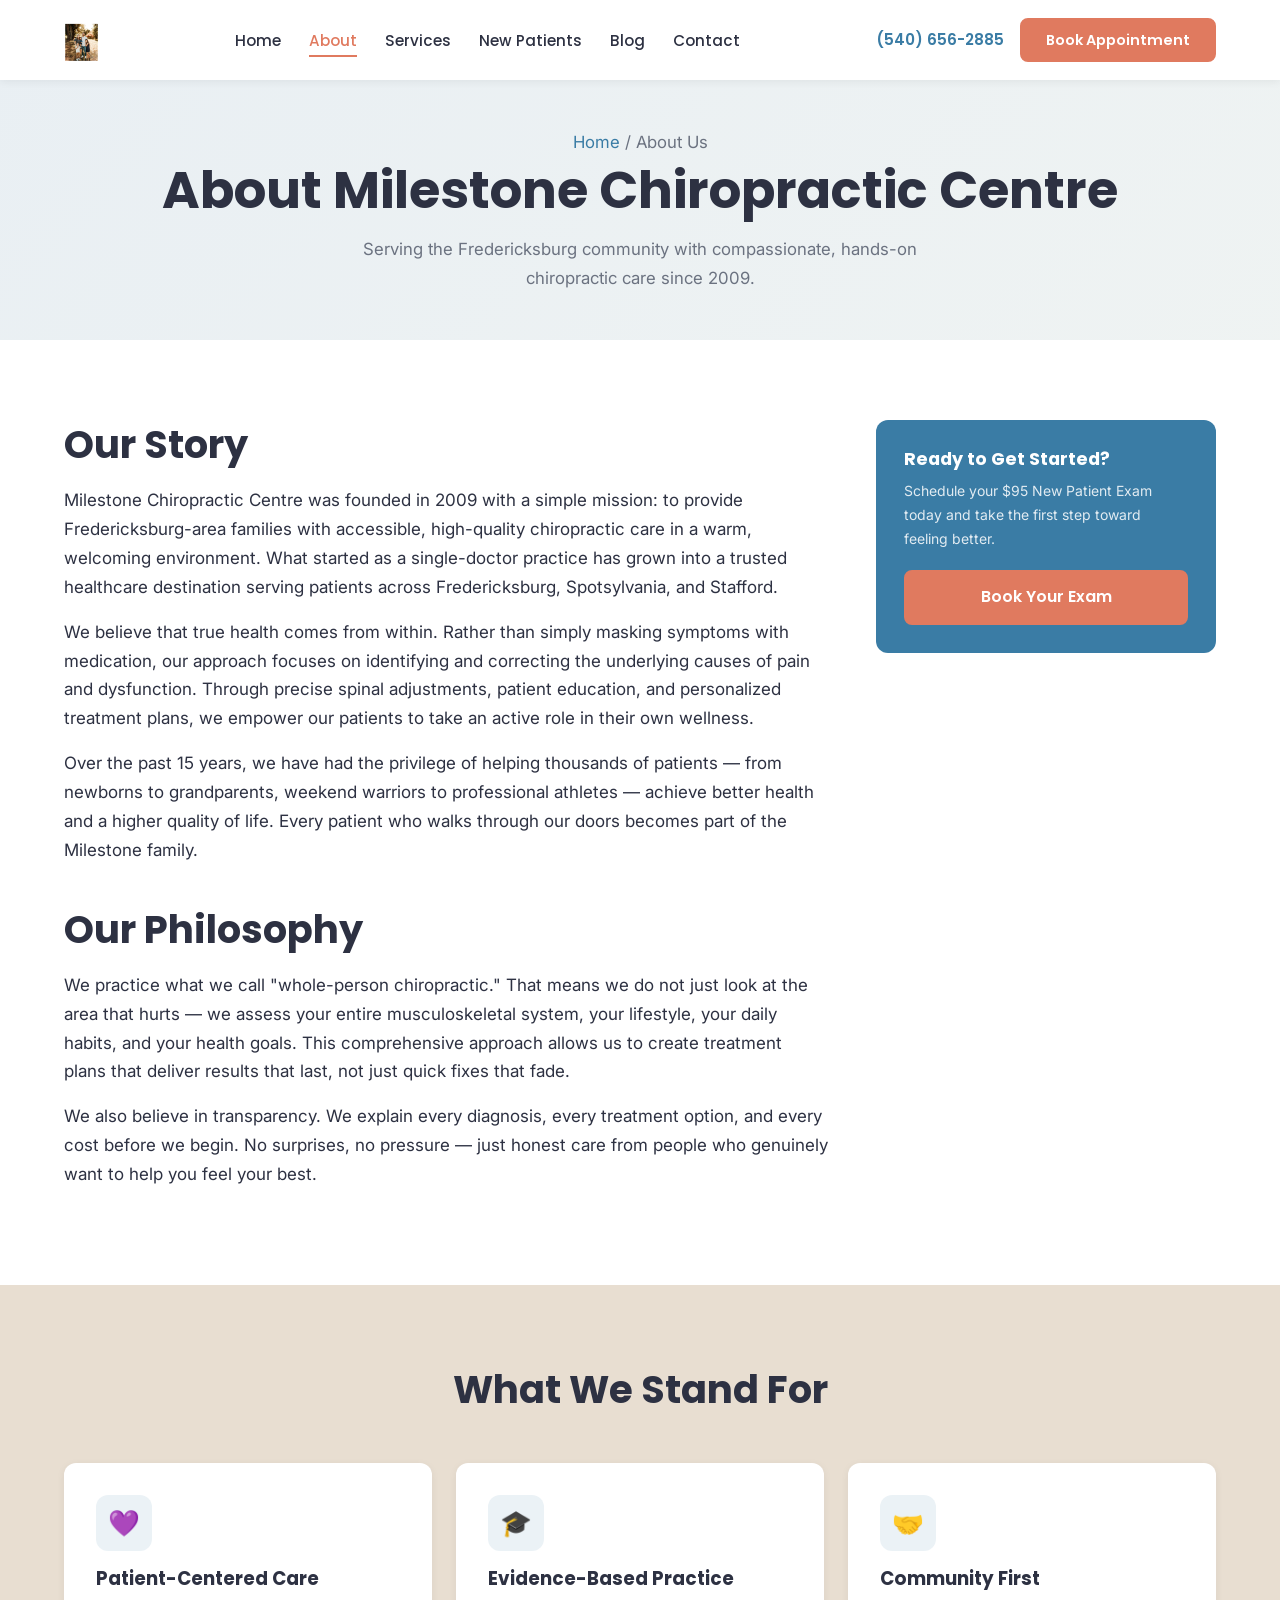
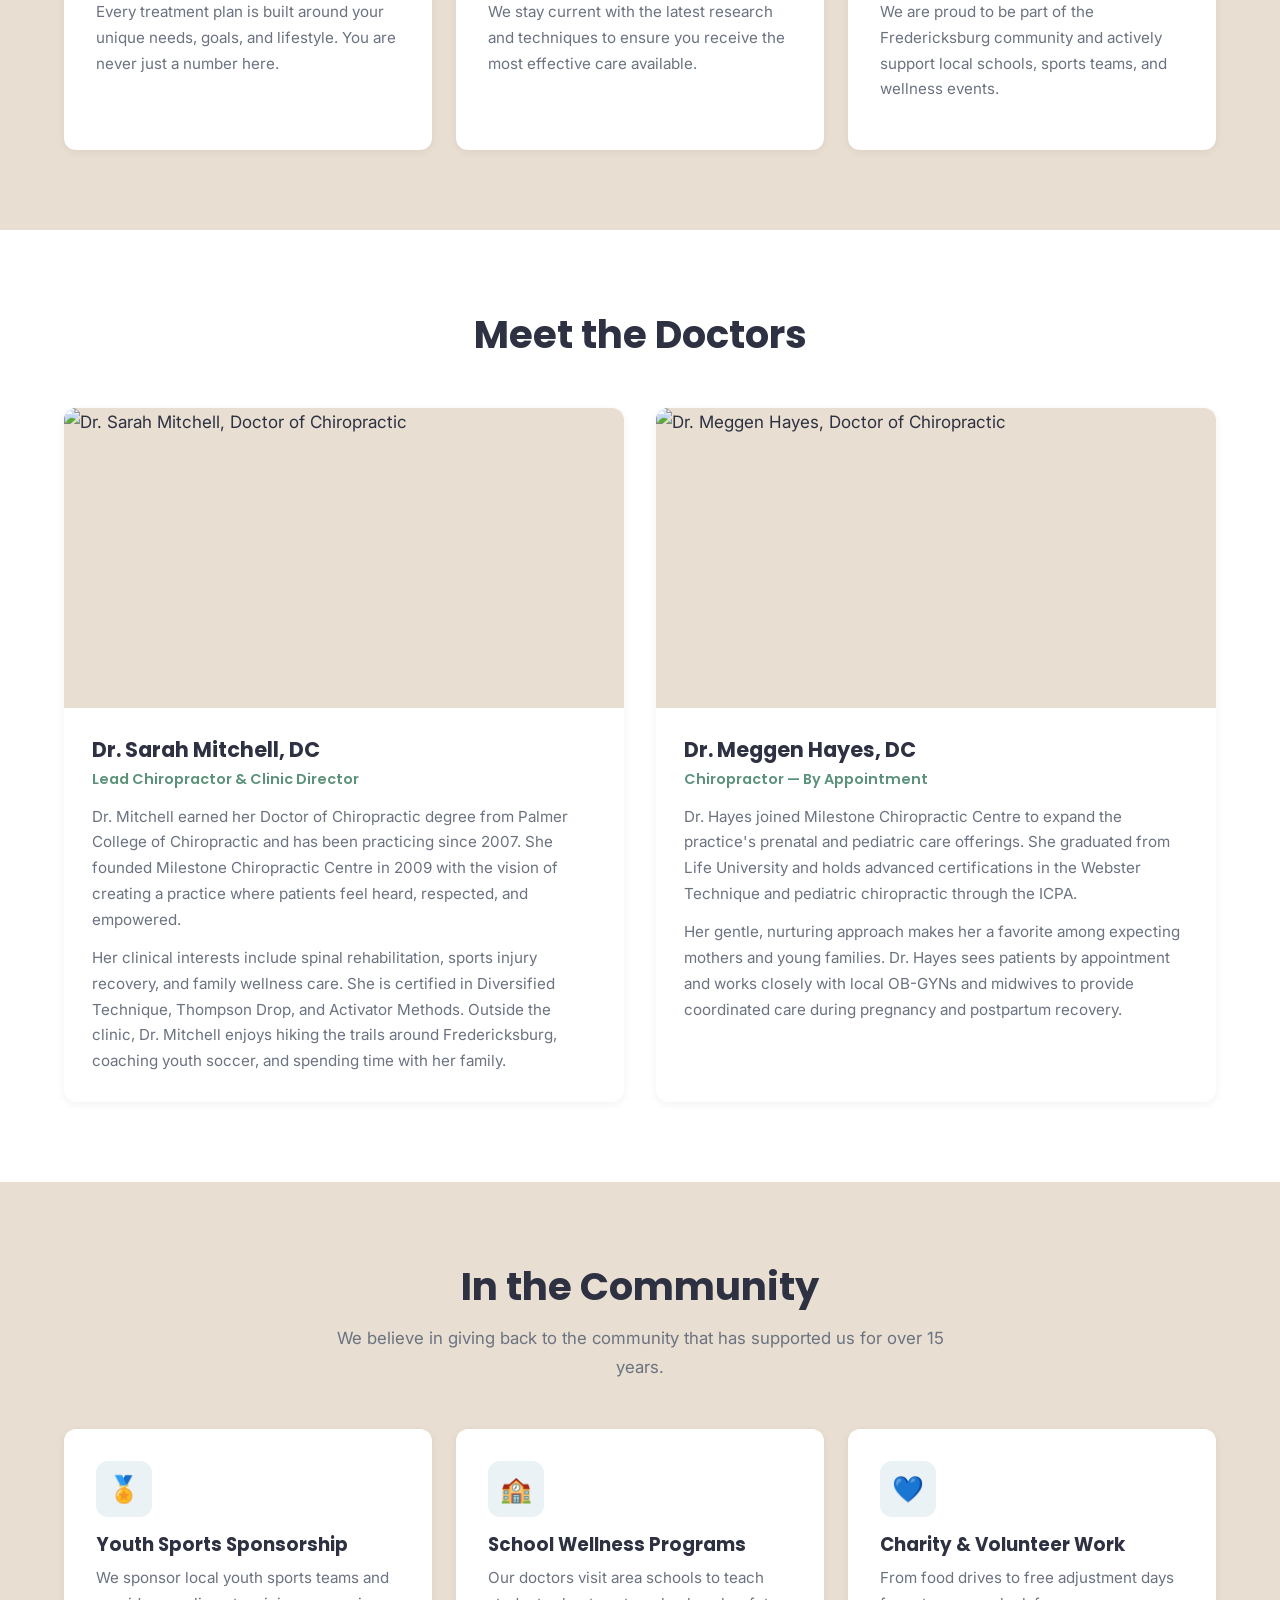
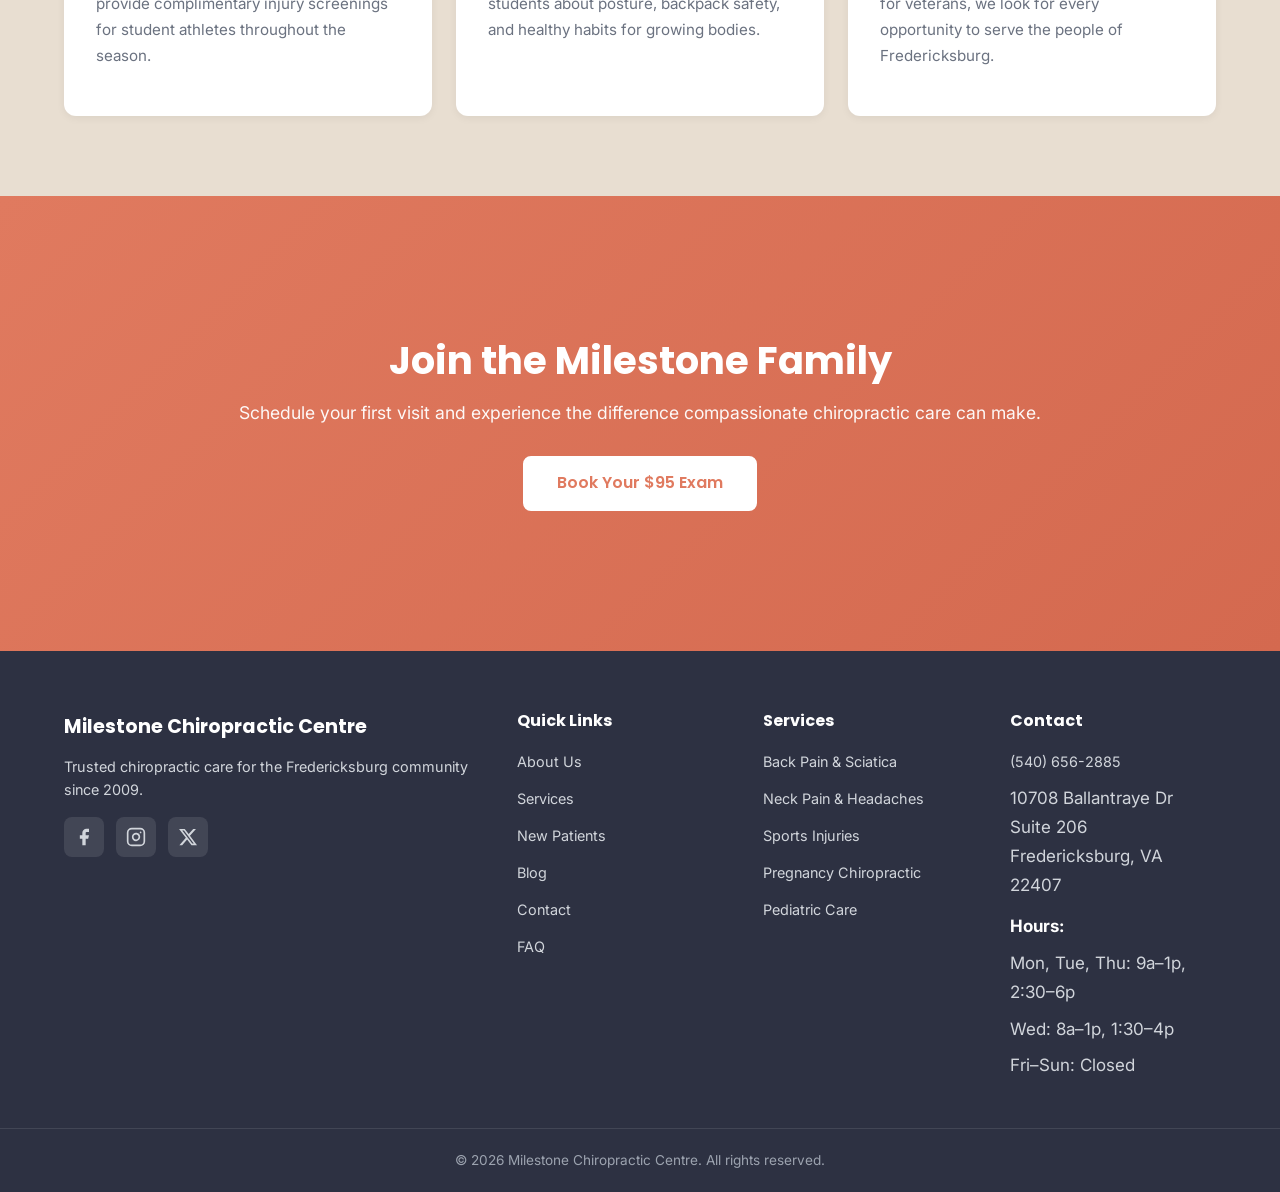
==== about.html @ c8473b89 "Initial build: Milestone Chiropractic Centre website Complete static site rebuild for milestonechiro" ====
<!DOCTYPE html>
<html lang="en">
<head>
  <meta charset="UTF-8">
  <meta name="viewport" content="width=device-width, initial-scale=1.0">
  <title>About Us | Milestone Chiropractic Centre | Fredericksburg, VA</title>
  <meta name="description" content="Learn about Milestone Chiropractic Centre in Fredericksburg, VA. Serving the community since 2009 with compassionate, evidence-based chiropractic care for the whole family.">
  <meta name="robots" content="index, follow">
  <link rel="canonical" href="https://milestonechiropractic.com/about.html">
  <link rel="preconnect" href="https://fonts.googleapis.com">
  <link rel="preconnect" href="https://fonts.gstatic.com" crossorigin>
  <link href="https://fonts.googleapis.com/css2?family=Inter:wght@400;500&family=Poppins:wght@600;700&display=swap" rel="stylesheet">
  <link rel="stylesheet" href="css/styles.css">
</head>
<body>

  <!-- HEADER -->
  <header class="header">
    <div class="container header__inner">
      <a href="index.html" class="header__logo" aria-label="Milestone Chiropractic Centre - Home">
        <img src="images/logo.png" alt="Milestone Chiropractic Centre" style="height:52px;width:auto;">
      </a>
      <nav class="nav" aria-label="Main navigation">
        <ul class="nav__list">
          <li><a href="index.html" class="nav__link">Home</a></li>
          <li><a href="about.html" class="nav__link nav__link--active">About</a></li>
          <li><a href="services.html" class="nav__link">Services</a></li>
          <li><a href="new-patient.html" class="nav__link">New Patients</a></li>
          <li><a href="blog.html" class="nav__link">Blog</a></li>
          <li><a href="contact.html" class="nav__link">Contact</a></li>
        </ul>
      </nav>
      <div class="header__actions">
        <a href="tel:+15406562885" class="header__phone">(540) 656-2885</a>
        <a href="new-patient.html" class="btn btn--coral btn--sm">Book Appointment</a>
      </div>
      <button class="hamburger" aria-label="Toggle navigation menu" aria-expanded="false"><span></span><span></span><span></span></button>
    </div>
  </header>

  <main>

    <!-- PAGE HERO -->
    <section class="page-hero">
      <div class="container">
        <p class="breadcrumb"><a href="index.html">Home</a> / About Us</p>
        <h1>About Milestone Chiropractic Centre</h1>
        <p>Serving the Fredericksburg community with compassionate, hands-on chiropractic care since 2009.</p>
      </div>
    </section>

    <!-- OUR STORY -->
    <section class="section section--white">
      <div class="container">
        <div class="content-layout">
          <div class="content-main">
            <h2>Our Story</h2>
            <p>Milestone Chiropractic Centre was founded in 2009 with a simple mission: to provide Fredericksburg-area families with accessible, high-quality chiropractic care in a warm, welcoming environment. What started as a single-doctor practice has grown into a trusted healthcare destination serving patients across Fredericksburg, Spotsylvania, and Stafford.</p>
            <p>We believe that true health comes from within. Rather than simply masking symptoms with medication, our approach focuses on identifying and correcting the underlying causes of pain and dysfunction. Through precise spinal adjustments, patient education, and personalized treatment plans, we empower our patients to take an active role in their own wellness.</p>
            <p>Over the past 15 years, we have had the privilege of helping thousands of patients — from newborns to grandparents, weekend warriors to professional athletes — achieve better health and a higher quality of life. Every patient who walks through our doors becomes part of the Milestone family.</p>

            <h2>Our Philosophy</h2>
            <p>We practice what we call "whole-person chiropractic." That means we do not just look at the area that hurts — we assess your entire musculoskeletal system, your lifestyle, your daily habits, and your health goals. This comprehensive approach allows us to create treatment plans that deliver results that last, not just quick fixes that fade.</p>
            <p>We also believe in transparency. We explain every diagnosis, every treatment option, and every cost before we begin. No surprises, no pressure — just honest care from people who genuinely want to help you feel your best.</p>
          </div>
          <aside class="sidebar-cta">
            <h3>Ready to Get Started?</h3>
            <p>Schedule your $95 New Patient Exam today and take the first step toward feeling better.</p>
            <a href="new-patient.html" class="btn btn--coral" style="width:100%;">Book Your Exam</a>
          </aside>
        </div>
      </div>
    </section>

    <!-- VALUES -->
    <section class="section section--warm">
      <div class="container">
        <div class="section-header">
          <h2>What We Stand For</h2>
        </div>
        <div class="values-grid">
          <div class="card">
            <div class="card__icon">&#128156;</div>
            <h3 class="card__title">Patient-Centered Care</h3>
            <p class="card__text">Every treatment plan is built around your unique needs, goals, and lifestyle. You are never just a number here.</p>
          </div>
          <div class="card">
            <div class="card__icon">&#127891;</div>
            <h3 class="card__title">Evidence-Based Practice</h3>
            <p class="card__text">We stay current with the latest research and techniques to ensure you receive the most effective care available.</p>
          </div>
          <div class="card">
            <div class="card__icon">&#129309;</div>
            <h3 class="card__title">Community First</h3>
            <p class="card__text">We are proud to be part of the Fredericksburg community and actively support local schools, sports teams, and wellness events.</p>
          </div>
        </div>
      </div>
    </section>

    <!-- DOCTORS (EXPANDED) -->
    <section class="section section--white">
      <div class="container">
        <div class="section-header">
          <h2>Meet the Doctors</h2>
        </div>
        <div class="doctors-grid">
          <div class="doctor-card">
            <img src="https://placehold.co/600x400/C9D5E0/3A7CA5?text=Dr.+Sarah+Mitchell" alt="Dr. Sarah Mitchell, Doctor of Chiropractic" class="doctor-card__img">
            <div class="doctor-card__body">
              <h3 class="doctor-card__name">Dr. Sarah Mitchell, DC</h3>
              <p class="doctor-card__title">Lead Chiropractor &amp; Clinic Director</p>
              <p class="doctor-card__bio">Dr. Mitchell earned her Doctor of Chiropractic degree from Palmer College of Chiropractic and has been practicing since 2007. She founded Milestone Chiropractic Centre in 2009 with the vision of creating a practice where patients feel heard, respected, and empowered.</p>
              <p class="doctor-card__bio" style="margin-top:12px;">Her clinical interests include spinal rehabilitation, sports injury recovery, and family wellness care. She is certified in Diversified Technique, Thompson Drop, and Activator Methods. Outside the clinic, Dr. Mitchell enjoys hiking the trails around Fredericksburg, coaching youth soccer, and spending time with her family.</p>
            </div>
          </div>
          <div class="doctor-card">
            <img src="https://placehold.co/600x400/D5E0C9/5B9279?text=Dr.+Meggen+Hayes" alt="Dr. Meggen Hayes, Doctor of Chiropractic" class="doctor-card__img">
            <div class="doctor-card__body">
              <h3 class="doctor-card__name">Dr. Meggen Hayes, DC</h3>
              <p class="doctor-card__title">Chiropractor &mdash; By Appointment</p>
              <p class="doctor-card__bio">Dr. Hayes joined Milestone Chiropractic Centre to expand the practice's prenatal and pediatric care offerings. She graduated from Life University and holds advanced certifications in the Webster Technique and pediatric chiropractic through the ICPA.</p>
              <p class="doctor-card__bio" style="margin-top:12px;">Her gentle, nurturing approach makes her a favorite among expecting mothers and young families. Dr. Hayes sees patients by appointment and works closely with local OB-GYNs and midwives to provide coordinated care during pregnancy and postpartum recovery.</p>
            </div>
          </div>
        </div>
      </div>
    </section>

    <!-- COMMUNITY -->
    <section class="section section--warm">
      <div class="container">
        <div class="section-header">
          <h2>In the Community</h2>
          <p>We believe in giving back to the community that has supported us for over 15 years.</p>
        </div>
        <div class="services-grid">
          <div class="card">
            <div class="card__icon">&#127941;</div>
            <h3 class="card__title">Youth Sports Sponsorship</h3>
            <p class="card__text">We sponsor local youth sports teams and provide complimentary injury screenings for student athletes throughout the season.</p>
          </div>
          <div class="card">
            <div class="card__icon">&#127979;</div>
            <h3 class="card__title">School Wellness Programs</h3>
            <p class="card__text">Our doctors visit area schools to teach students about posture, backpack safety, and healthy habits for growing bodies.</p>
          </div>
          <div class="card">
            <div class="card__icon">&#128153;</div>
            <h3 class="card__title">Charity &amp; Volunteer Work</h3>
            <p class="card__text">From food drives to free adjustment days for veterans, we look for every opportunity to serve the people of Fredericksburg.</p>
          </div>
        </div>
      </div>
    </section>

    <!-- CTA -->
    <section class="section section--coral">
      <div class="container cta-banner">
        <h2>Join the Milestone Family</h2>
        <p>Schedule your first visit and experience the difference compassionate chiropractic care can make.</p>
        <a href="new-patient.html" class="btn btn--white">Book Your $95 Exam</a>
      </div>
    </section>

  </main>

  <!-- FOOTER -->
  <footer class="footer">
    <div class="container">
      <div class="footer__grid">
        <div>
          <p class="footer__brand">Milestone Chiropractic Centre</p>
          <p class="footer__desc">Trusted chiropractic care for the Fredericksburg community since 2009.</p>
          <div class="footer__social">
            <a href="#" aria-label="Facebook"><svg width="20" height="20" viewBox="0 0 24 24" fill="currentColor"><path d="M18 2h-3a5 5 0 00-5 5v3H7v4h3v8h4v-8h3l1-4h-4V7a1 1 0 011-1h3z"/></svg></a>
            <a href="#" aria-label="Instagram"><svg width="20" height="20" viewBox="0 0 24 24" fill="none" stroke="currentColor" stroke-width="2" stroke-linecap="round" stroke-linejoin="round"><rect x="2" y="2" width="20" height="20" rx="5" ry="5"/><path d="M16 11.37A4 4 0 1112.63 8 4 4 0 0116 11.37z"/><line x1="17.5" y1="6.5" x2="17.51" y2="6.5"/></svg></a>
            <a href="#" aria-label="X (Twitter)"><svg width="20" height="20" viewBox="0 0 24 24" fill="currentColor"><path d="M18.244 2.25h3.308l-7.227 8.26 8.502 11.24H16.17l-5.214-6.817L4.99 21.75H1.68l7.73-8.835L1.254 2.25H8.08l4.713 6.231zm-1.161 17.52h1.833L7.084 4.126H5.117z"/></svg></a>
          </div>
        </div>
        <div>
          <h4>Quick Links</h4>
          <ul class="footer__links">
            <li><a href="about.html">About Us</a></li>
            <li><a href="services.html">Services</a></li>
            <li><a href="new-patient.html">New Patients</a></li>
            <li><a href="blog.html">Blog</a></li>
            <li><a href="contact.html">Contact</a></li>
            <li><a href="faq.html">FAQ</a></li>
          </ul>
        </div>
        <div>
          <h4>Services</h4>
          <ul class="footer__links">
            <li><a href="back-pain.html">Back Pain &amp; Sciatica</a></li>
            <li><a href="services.html">Neck Pain &amp; Headaches</a></li>
            <li><a href="services.html">Sports Injuries</a></li>
            <li><a href="pregnancy.html">Pregnancy Chiropractic</a></li>
            <li><a href="pregnancy.html">Pediatric Care</a></li>
          </ul>
        </div>
        <div>
          <h4>Contact</h4>
          <ul class="footer__links">
            <li><a href="tel:+15406562885">(540) 656-2885</a></li>
            <li>10708 Ballantraye Dr<br>Suite 206<br>Fredericksburg, VA 22407</li>
            <li style="margin-top:12px;"><strong style="color:#fff;">Hours:</strong></li>
            <li>Mon, Tue, Thu: 9a&ndash;1p, 2:30&ndash;6p</li>
            <li>Wed: 8a&ndash;1p, 1:30&ndash;4p</li>
            <li>Fri&ndash;Sun: Closed</li>
          </ul>
        </div>
      </div>
    </div>
    <div class="footer__bottom">
      <div class="container">&copy; 2026 Milestone Chiropractic Centre. All rights reserved.</div>
    </div>
  </footer>

  <script src="js/main.js"></script>
</body>
</html>
---- css/styles.css ----
/* ============================================
   Milestone Chiropractic Centre — Styles
   ============================================ */

/* --- CSS Custom Properties --- */
:root {
  --bg-primary: #F8F9FA;
  --blue-primary: #3A7CA5;
  --green-accent: #5B9279;
  --warm-neutral: #E8DED1;
  --text-dark: #2D3142;
  --cta-coral: #E07A5F;
  --cta-coral-hover: #c9674e;
  --white: #FFFFFF;
  --shadow-sm: 0 2px 8px rgba(0, 0, 0, 0.06);
  --shadow-md: 0 4px 16px rgba(0, 0, 0, 0.08);
  --shadow-lg: 0 8px 32px rgba(0, 0, 0, 0.10);
  --radius: 12px;
  --max-width: 1200px;
  --header-height: 80px;
}

/* --- Reset & Base --- */
*,
*::before,
*::after {
  box-sizing: border-box;
  margin: 0;
  padding: 0;
}

html {
  scroll-behavior: smooth;
  -webkit-text-size-adjust: 100%;
}

body {
  font-family: 'Inter', sans-serif;
  font-size: 17px;
  font-weight: 400;
  line-height: 1.7;
  color: var(--text-dark);
  background-color: var(--bg-primary);
  -webkit-font-smoothing: antialiased;
}

img {
  max-width: 100%;
  height: auto;
  display: block;
}

a {
  color: var(--blue-primary);
  text-decoration: none;
  transition: color 0.2s ease;
}

a:hover {
  color: var(--cta-coral);
}

a:focus-visible,
button:focus-visible,
input:focus-visible,
textarea:focus-visible,
select:focus-visible {
  outline: 3px solid var(--blue-primary);
  outline-offset: 2px;
}

h1, h2, h3, h4, h5, h6 {
  font-family: 'Poppins', sans-serif;
  font-weight: 700;
  line-height: 1.3;
  color: var(--text-dark);
}

h1 { font-size: clamp(2rem, 5vw, 3.2rem); }
h2 { font-size: clamp(1.6rem, 4vw, 2.4rem); }
h3 { font-size: clamp(1.2rem, 3vw, 1.6rem); }
h4 { font-size: 1.2rem; }

ul, ol { list-style: none; }

/* --- Utility --- */
.container {
  width: 100%;
  max-width: var(--max-width);
  margin: 0 auto;
  padding: 0 24px;
}

.section {
  padding: 80px 0;
}

.section--warm {
  background-color: var(--warm-neutral);
}

.section--white {
  background-color: var(--white);
}

.section--coral {
  background: linear-gradient(135deg, var(--cta-coral) 0%, #d4694f 100%);
  color: var(--white);
}

.section--coral h2,
.section--coral h3,
.section--coral p {
  color: var(--white);
}

.section-header {
  text-align: center;
  margin-bottom: 48px;
}

.section-header p {
  max-width: 640px;
  margin: 12px auto 0;
  color: #6b7280;
  font-size: 1.05rem;
}

.text-center { text-align: center; }

.sr-only {
  position: absolute;
  width: 1px;
  height: 1px;
  padding: 0;
  margin: -1px;
  overflow: hidden;
  clip: rect(0,0,0,0);
  white-space: nowrap;
  border: 0;
}

/* --- Buttons --- */
.btn {
  display: inline-flex;
  align-items: center;
  justify-content: center;
  gap: 8px;
  padding: 14px 32px;
  border: 2px solid transparent;
  border-radius: 8px;
  font-family: 'Poppins', sans-serif;
  font-size: 1rem;
  font-weight: 600;
  cursor: pointer;
  transition: all 0.25s ease;
  text-decoration: none;
  line-height: 1.4;
}

.btn--coral {
  background-color: var(--cta-coral);
  color: var(--white);
  border-color: var(--cta-coral);
}

.btn--coral:hover {
  background-color: var(--cta-coral-hover);
  border-color: var(--cta-coral-hover);
  color: var(--white);
  transform: translateY(-2px);
  box-shadow: var(--shadow-md);
}

.btn--outline {
  background: transparent;
  color: var(--blue-primary);
  border-color: var(--blue-primary);
}

.btn--outline:hover {
  background-color: var(--blue-primary);
  color: var(--white);
  transform: translateY(-2px);
  box-shadow: var(--shadow-md);
}

.btn--white {
  background-color: var(--white);
  color: var(--cta-coral);
  border-color: var(--white);
}

.btn--white:hover {
  background-color: var(--bg-primary);
  transform: translateY(-2px);
  box-shadow: var(--shadow-md);
}

.btn--sm {
  padding: 10px 24px;
  font-size: 0.9rem;
}

/* --- Header --- */
.header {
  position: sticky;
  top: 0;
  z-index: 1000;
  background: var(--white);
  box-shadow: var(--shadow-sm);
  height: var(--header-height);
}

.header__inner {
  display: flex;
  align-items: center;
  justify-content: space-between;
  height: 100%;
}

.header__logo {
  font-family: 'Poppins', sans-serif;
  font-weight: 700;
  font-size: 1.25rem;
  color: var(--blue-primary);
  text-decoration: none;
  display: flex;
  align-items: center;
  gap: 8px;
  flex-shrink: 0;
}

.header__logo:hover {
  color: var(--blue-primary);
}

.header__logo svg {
  width: 36px;
  height: 36px;
}

.nav__list {
  display: flex;
  align-items: center;
  gap: 28px;
}

.nav__link {
  font-family: 'Poppins', sans-serif;
  font-weight: 500;
  font-size: 0.95rem;
  color: var(--text-dark);
  text-decoration: none;
  position: relative;
  padding: 4px 0;
}

.nav__link::after {
  content: '';
  position: absolute;
  bottom: -2px;
  left: 0;
  width: 0;
  height: 2px;
  background-color: var(--cta-coral);
  transition: width 0.25s ease;
}

.nav__link:hover::after,
.nav__link--active::after {
  width: 100%;
}

.nav__link:hover {
  color: var(--cta-coral);
}

.nav__link--active {
  color: var(--cta-coral);
}

.header__actions {
  display: flex;
  align-items: center;
  gap: 16px;
  flex-shrink: 0;
}

.header__phone {
  font-family: 'Poppins', sans-serif;
  font-weight: 600;
  font-size: 0.95rem;
  color: var(--blue-primary);
  text-decoration: none;
}

.header__phone:hover {
  color: var(--cta-coral);
}

/* Hamburger */
.hamburger {
  display: none;
  background: none;
  border: none;
  cursor: pointer;
  padding: 8px;
  flex-direction: column;
  gap: 5px;
}

.hamburger span {
  display: block;
  width: 24px;
  height: 2px;
  background: var(--text-dark);
  transition: all 0.3s ease;
  border-radius: 2px;
}

.hamburger.active span:nth-child(1) {
  transform: rotate(45deg) translate(5px, 5px);
}

.hamburger.active span:nth-child(2) {
  opacity: 0;
}

.hamburger.active span:nth-child(3) {
  transform: rotate(-45deg) translate(5px, -5px);
}

/* --- Hero --- */
.hero {
  position: relative;
  padding: 100px 0 80px;
  background: linear-gradient(135deg, rgba(58, 124, 165, 0.08) 0%, rgba(91, 146, 121, 0.06) 100%);
  overflow: hidden;
  min-height: 520px;
  display: flex;
  align-items: center;
}

.hero__bg {
  position: absolute;
  inset: 0;
  z-index: 0;
}

.hero__bg img {
  width: 100%;
  height: 100%;
  object-fit: cover;
  opacity: 0.12;
}

.hero__content {
  position: relative;
  z-index: 1;
  max-width: 680px;
}

.hero__badge {
  display: inline-block;
  background: rgba(58, 124, 165, 0.12);
  color: var(--blue-primary);
  padding: 6px 16px;
  border-radius: 20px;
  font-size: 0.85rem;
  font-weight: 600;
  margin-bottom: 20px;
  font-family: 'Poppins', sans-serif;
}

.hero h1 {
  margin-bottom: 20px;
}

.hero__subtitle {
  font-size: 1.15rem;
  color: #6b7280;
  margin-bottom: 32px;
  max-width: 540px;
}

.hero__actions {
  display: flex;
  gap: 16px;
  flex-wrap: wrap;
}

/* --- Trust Bar --- */
.trust-bar {
  background: var(--white);
  border-top: 1px solid #e5e7eb;
  border-bottom: 1px solid #e5e7eb;
  padding: 32px 0;
}

.trust-bar__grid {
  display: grid;
  grid-template-columns: repeat(4, 1fr);
  gap: 24px;
  text-align: center;
}

.trust-bar__item strong {
  display: block;
  font-family: 'Poppins', sans-serif;
  font-size: 1.5rem;
  font-weight: 700;
  color: var(--blue-primary);
}

.trust-bar__item span {
  font-size: 0.9rem;
  color: #6b7280;
}

/* --- Cards --- */
.card {
  background: var(--white);
  border-radius: var(--radius);
  padding: 32px;
  box-shadow: var(--shadow-sm);
  transition: transform 0.25s ease, box-shadow 0.25s ease;
}

.card:hover {
  transform: translateY(-4px);
  box-shadow: var(--shadow-md);
}

.card__icon {
  width: 56px;
  height: 56px;
  background: rgba(58, 124, 165, 0.1);
  border-radius: 12px;
  display: flex;
  align-items: center;
  justify-content: center;
  margin-bottom: 16px;
  font-size: 1.6rem;
}

.card__title {
  font-size: 1.15rem;
  margin-bottom: 8px;
}

.card__text {
  font-size: 0.95rem;
  color: #6b7280;
  margin-bottom: 16px;
}

.card__link {
  font-family: 'Poppins', sans-serif;
  font-weight: 600;
  font-size: 0.9rem;
  color: var(--cta-coral);
}

.card__link:hover {
  color: var(--cta-coral-hover);
}

/* --- Services Grid --- */
.services-grid {
  display: grid;
  grid-template-columns: repeat(3, 1fr);
  gap: 24px;
}

/* --- Doctor Cards --- */
.doctors-grid {
  display: grid;
  grid-template-columns: repeat(2, 1fr);
  gap: 32px;
}

.doctor-card {
  background: var(--white);
  border-radius: var(--radius);
  overflow: hidden;
  box-shadow: var(--shadow-sm);
  transition: transform 0.25s ease, box-shadow 0.25s ease;
}

.doctor-card:hover {
  transform: translateY(-4px);
  box-shadow: var(--shadow-md);
}

.doctor-card__img {
  width: 100%;
  height: 300px;
  object-fit: cover;
  background: var(--warm-neutral);
}

.doctor-card__body {
  padding: 28px;
}

.doctor-card__name {
  font-size: 1.3rem;
  margin-bottom: 4px;
}

.doctor-card__title {
  color: var(--green-accent);
  font-weight: 600;
  font-size: 0.9rem;
  margin-bottom: 12px;
  font-family: 'Poppins', sans-serif;
}

.doctor-card__bio {
  color: #6b7280;
  font-size: 0.95rem;
}

/* --- Testimonials --- */
.testimonials-grid {
  display: grid;
  grid-template-columns: repeat(3, 1fr);
  gap: 24px;
}

.testimonial-card {
  background: var(--white);
  border-radius: var(--radius);
  padding: 32px;
  box-shadow: var(--shadow-sm);
  position: relative;
}

.testimonial-card__stars {
  color: #f59e0b;
  font-size: 1.1rem;
  margin-bottom: 16px;
  letter-spacing: 2px;
}

.testimonial-card__quote {
  font-style: italic;
  color: #4b5563;
  margin-bottom: 20px;
  font-size: 0.95rem;
}

.testimonial-card__author {
  font-family: 'Poppins', sans-serif;
  font-weight: 600;
  font-size: 0.9rem;
  color: var(--text-dark);
}

.testimonial-card__condition {
  font-size: 0.85rem;
  color: #9ca3af;
}

/* --- Blog Cards --- */
.blog-grid {
  display: grid;
  grid-template-columns: repeat(3, 1fr);
  gap: 24px;
}

.blog-card {
  background: var(--white);
  border-radius: var(--radius);
  overflow: hidden;
  box-shadow: var(--shadow-sm);
  transition: transform 0.25s ease, box-shadow 0.25s ease;
}

.blog-card:hover {
  transform: translateY(-4px);
  box-shadow: var(--shadow-md);
}

.blog-card__img {
  width: 100%;
  height: 200px;
  object-fit: cover;
  background: var(--warm-neutral);
}

.blog-card__body {
  padding: 24px;
}

.blog-card__date {
  font-size: 0.8rem;
  color: #9ca3af;
  margin-bottom: 8px;
}

.blog-card__title {
  font-size: 1.1rem;
  margin-bottom: 8px;
}

.blog-card__excerpt {
  font-size: 0.9rem;
  color: #6b7280;
  margin-bottom: 16px;
}

/* --- Map Section --- */
.map-section iframe,
.map-section .map-placeholder {
  width: 100%;
  height: 400px;
  border: 0;
  border-radius: var(--radius);
}

/* --- CTA Banner --- */
.cta-banner {
  text-align: center;
  padding: 60px 24px;
}

.cta-banner h2 {
  color: var(--white);
  margin-bottom: 12px;
}

.cta-banner p {
  font-size: 1.1rem;
  margin-bottom: 28px;
  opacity: 0.95;
}

/* --- Footer --- */
.footer {
  background: var(--text-dark);
  color: #d1d5db;
  padding: 60px 0 0;
}

.footer__grid {
  display: grid;
  grid-template-columns: 2fr 1fr 1fr 1fr;
  gap: 40px;
  margin-bottom: 40px;
}

.footer__brand {
  font-family: 'Poppins', sans-serif;
  font-weight: 700;
  font-size: 1.2rem;
  color: var(--white);
  margin-bottom: 12px;
}

.footer__desc {
  font-size: 0.9rem;
  line-height: 1.6;
  margin-bottom: 16px;
}

.footer__social {
  display: flex;
  gap: 12px;
}

.footer__social a {
  display: flex;
  align-items: center;
  justify-content: center;
  width: 40px;
  height: 40px;
  background: rgba(255,255,255,0.1);
  border-radius: 8px;
  color: #d1d5db;
  transition: all 0.2s ease;
  font-size: 1.1rem;
}

.footer__social a:hover {
  background: var(--cta-coral);
  color: var(--white);
}

.footer h4 {
  color: var(--white);
  font-size: 1rem;
  margin-bottom: 16px;
}

.footer__links li {
  margin-bottom: 8px;
}

.footer__links a {
  color: #d1d5db;
  font-size: 0.9rem;
}

.footer__links a:hover {
  color: var(--cta-coral);
}

.footer__bottom {
  border-top: 1px solid rgba(255,255,255,0.1);
  padding: 20px 0;
  text-align: center;
  font-size: 0.85rem;
  color: #9ca3af;
}

/* --- Forms --- */
.form-group {
  margin-bottom: 20px;
}

.form-group label {
  display: block;
  font-family: 'Poppins', sans-serif;
  font-weight: 500;
  font-size: 0.9rem;
  margin-bottom: 6px;
  color: var(--text-dark);
}

.form-group input,
.form-group textarea,
.form-group select {
  width: 100%;
  padding: 12px 16px;
  border: 1px solid #d1d5db;
  border-radius: 8px;
  font-family: 'Inter', sans-serif;
  font-size: 1rem;
  color: var(--text-dark);
  background: var(--white);
  transition: border-color 0.2s ease;
}

.form-group input:focus,
.form-group textarea:focus,
.form-group select:focus {
  border-color: var(--blue-primary);
  outline: none;
  box-shadow: 0 0 0 3px rgba(58, 124, 165, 0.15);
}

.form-group textarea {
  min-height: 120px;
  resize: vertical;
}

.form-row {
  display: grid;
  grid-template-columns: 1fr 1fr;
  gap: 16px;
}

/* --- Accordion / FAQ --- */
.accordion {
  max-width: 800px;
  margin: 0 auto;
}

.accordion__item {
  border: 1px solid #e5e7eb;
  border-radius: var(--radius);
  margin-bottom: 12px;
  overflow: hidden;
  background: var(--white);
}

.accordion__trigger {
  width: 100%;
  display: flex;
  align-items: center;
  justify-content: space-between;
  padding: 20px 24px;
  background: none;
  border: none;
  cursor: pointer;
  font-family: 'Poppins', sans-serif;
  font-weight: 600;
  font-size: 1rem;
  color: var(--text-dark);
  text-align: left;
  line-height: 1.4;
}

.accordion__trigger:hover {
  color: var(--blue-primary);
}

.accordion__icon {
  flex-shrink: 0;
  width: 24px;
  height: 24px;
  display: flex;
  align-items: center;
  justify-content: center;
  font-size: 1.2rem;
  transition: transform 0.3s ease;
  color: var(--blue-primary);
  margin-left: 16px;
}

.accordion__item.active .accordion__icon {
  transform: rotate(45deg);
}

.accordion__content {
  max-height: 0;
  overflow: hidden;
  transition: max-height 0.35s ease;
}

.accordion__body {
  padding: 0 24px 20px;
  color: #6b7280;
  font-size: 0.95rem;
}

/* --- Page Hero (interior pages) --- */
.page-hero {
  background: linear-gradient(135deg, rgba(58, 124, 165, 0.08) 0%, rgba(91, 146, 121, 0.06) 100%);
  padding: 48px 0;
  text-align: center;
}

.page-hero h1 {
  margin-bottom: 12px;
}

.page-hero p {
  max-width: 640px;
  margin: 0 auto;
  color: #6b7280;
  font-size: 1.05rem;
}

.breadcrumb {
  font-size: 0.85rem;
  color: #9ca3af;
  margin-bottom: 16px;
}

.breadcrumb a {
  color: var(--blue-primary);
}

/* --- Content Layouts --- */
.content-layout {
  display: grid;
  grid-template-columns: 1fr 340px;
  gap: 48px;
  align-items: start;
}

.content-main h2 {
  margin-top: 40px;
  margin-bottom: 16px;
}

.content-main h2:first-child {
  margin-top: 0;
}

.content-main p {
  margin-bottom: 16px;
}

.content-main ul {
  list-style: disc;
  padding-left: 24px;
  margin-bottom: 16px;
}

.content-main ul li {
  margin-bottom: 8px;
  color: #4b5563;
}

.sidebar-cta {
  background: var(--warm-neutral);
  border-radius: var(--radius);
  padding: 32px;
  position: sticky;
  top: calc(var(--header-height) + 24px);
}

.sidebar-cta h3 {
  margin-bottom: 12px;
}

.sidebar-cta p {
  font-size: 0.95rem;
  color: #6b7280;
  margin-bottom: 20px;
}

/* --- Steps --- */
.steps {
  counter-reset: step;
}

.step {
  display: flex;
  gap: 24px;
  margin-bottom: 32px;
}

.step__number {
  flex-shrink: 0;
  width: 48px;
  height: 48px;
  background: var(--blue-primary);
  color: var(--white);
  border-radius: 50%;
  display: flex;
  align-items: center;
  justify-content: center;
  font-family: 'Poppins', sans-serif;
  font-weight: 700;
  font-size: 1.1rem;
}

.step__content h3 {
  margin-bottom: 4px;
}

.step__content p {
  color: #6b7280;
  font-size: 0.95rem;
}

/* --- Insurance Logos --- */
.insurance-grid {
  display: flex;
  flex-wrap: wrap;
  gap: 24px;
  align-items: center;
  justify-content: center;
}

.insurance-grid__item {
  background: var(--white);
  border: 1px solid #e5e7eb;
  border-radius: 8px;
  padding: 16px 24px;
  font-family: 'Poppins', sans-serif;
  font-weight: 600;
  font-size: 0.9rem;
  color: #6b7280;
}

/* --- Hours Table --- */
.hours-table {
  width: 100%;
  border-collapse: collapse;
}

.hours-table th,
.hours-table td {
  padding: 12px 16px;
  text-align: left;
  border-bottom: 1px solid #e5e7eb;
  font-size: 0.95rem;
}

.hours-table th {
  font-family: 'Poppins', sans-serif;
  font-weight: 600;
  color: var(--text-dark);
  width: 40%;
}

.hours-table td {
  color: #6b7280;
}

/* --- Contact Grid --- */
.contact-grid {
  display: grid;
  grid-template-columns: 1fr 1fr;
  gap: 48px;
}

/* --- Blog Post --- */
.blog-post__meta {
  display: flex;
  gap: 16px;
  font-size: 0.85rem;
  color: #9ca3af;
  margin-bottom: 24px;
}

.blog-post__featured-img {
  width: 100%;
  height: 360px;
  object-fit: cover;
  border-radius: var(--radius);
  margin-bottom: 32px;
  background: var(--warm-neutral);
}

.related-posts h3 {
  margin-bottom: 24px;
}

/* --- Values Grid --- */
.values-grid {
  display: grid;
  grid-template-columns: repeat(3, 1fr);
  gap: 24px;
}

/* --- Checklist --- */
.checklist {
  list-style: none;
  padding: 0;
}

.checklist li {
  padding: 8px 0 8px 32px;
  position: relative;
  color: #4b5563;
}

.checklist li::before {
  content: '\2713';
  position: absolute;
  left: 0;
  color: var(--green-accent);
  font-weight: 700;
  font-size: 1.1rem;
}

/* ==============================
   RESPONSIVE
   ============================== */

@media (max-width: 1024px) {
  .services-grid,
  .testimonials-grid,
  .blog-grid,
  .values-grid {
    grid-template-columns: repeat(2, 1fr);
  }

  .footer__grid {
    grid-template-columns: 1fr 1fr;
  }

  .content-layout {
    grid-template-columns: 1fr;
  }

  .sidebar-cta {
    position: static;
  }
}

@media (max-width: 768px) {
  :root {
    --header-height: 64px;
  }

  .section {
    padding: 56px 0;
  }

  /* Mobile Nav */
  .nav {
    position: fixed;
    top: var(--header-height);
    left: 0;
    right: 0;
    bottom: 0;
    background: var(--white);
    z-index: 999;
    display: flex;
    align-items: center;
    justify-content: center;
    transform: translateX(100%);
    transition: transform 0.3s ease;
  }

  .nav.open {
    transform: translateX(0);
  }

  .nav__list {
    flex-direction: column;
    gap: 24px;
    text-align: center;
  }

  .nav__link {
    font-size: 1.2rem;
  }

  .hamburger {
    display: flex;
  }

  .header__phone {
    display: none;
  }

  /* Grids */
  .services-grid,
  .testimonials-grid,
  .blog-grid,
  .doctors-grid,
  .values-grid {
    grid-template-columns: 1fr;
  }

  .trust-bar__grid {
    grid-template-columns: repeat(2, 1fr);
    gap: 16px;
  }

  .contact-grid {
    grid-template-columns: 1fr;
  }

  .footer__grid {
    grid-template-columns: 1fr;
    gap: 32px;
  }

  .form-row {
    grid-template-columns: 1fr;
  }

  .hero {
    padding: 60px 0;
    min-height: auto;
  }

  .hero__actions {
    flex-direction: column;
  }

  .hero__actions .btn {
    width: 100%;
  }

  .cta-banner {
    padding: 40px 16px;
  }

  .step {
    flex-direction: column;
    gap: 12px;
  }
}

/* ============================================================
   Section Label (eyebrow text above headings)
   ============================================================ */
.section-label {
  display: inline-block;
  font-family: 'Poppins', sans-serif;
  font-size: 0.78rem;
  font-weight: 700;
  letter-spacing: 0.12em;
  text-transform: uppercase;
  color: var(--blue-primary);
  margin-bottom: 0.5rem;
}

/* ============================================================
   Blog — Category Tag & Grid
   ============================================================ */
.blog-card__cat {
  display: inline-block;
  font-family: 'Poppins', sans-serif;
  font-size: 0.72rem;
  font-weight: 700;
  letter-spacing: 0.09em;
  text-transform: uppercase;
  color: var(--blue-primary);
  margin-bottom: 0.6rem;
}

/* ============================================================
   Blog — Featured Post (large 2-col layout)
   ============================================================ */
.featured-post {
  display: grid;
  grid-template-columns: 1fr 1fr;
  gap: 0;
  background: var(--white);
  border-radius: 16px;
  overflow: hidden;
  box-shadow: var(--shadow-md);
  border: 1px solid var(--border-color, #e2e8f0);
}
.featured-post__img img {
  width: 100%;
  height: 100%;
  min-height: 360px;
  object-fit: cover;
  display: block;
}
.featured-post__body {
  padding: 2.5rem;
  display: flex;
  flex-direction: column;
  justify-content: center;
}
.featured-post__body h2 {
  font-size: clamp(1.3rem, 2.5vw, 1.8rem);
  margin-bottom: 1rem;
  line-height: 1.3;
}
@media (max-width: 768px) {
  .featured-post {
    grid-template-columns: 1fr;
  }
  .featured-post__img img {
    min-height: 220px;
  }
  .featured-post__body {
    padding: 1.75rem;
  }
}

/* ============================================================
   Blog Post — Article + Sidebar layout
   ============================================================ */
.post-layout {
  display: grid;
  grid-template-columns: 1fr 300px;
  gap: 3rem;
  align-items: start;
}
.post-content { min-width: 0; }
.post-body p { color: var(--text-mid); margin-bottom: 1.25rem; line-height: 1.8; }
.post-body h2 { margin: 2rem 0 0.9rem; font-size: 1.5rem; }
.post-body h3 { margin: 1.5rem 0 0.75rem; font-size: 1.15rem; }
.post-body ul { margin: 0.5rem 0 1.25rem 1.5rem; color: var(--text-mid); }
.post-body ul li { list-style: disc; margin-bottom: 0.45rem; line-height: 1.7; }
.post-body strong { color: var(--text-dark); }
.post-body em { font-style: italic; }
.post-sidebar { position: sticky; top: 96px; }
.sidebar-cta {
  background: var(--blue-primary);
  color: var(--white);
  border-radius: 12px;
  padding: 1.75rem;
}
.sidebar-cta h3 { color: var(--white); font-size: 1.1rem; margin-bottom: 0.5rem; }
.sidebar-cta p { color: rgba(255,255,255,0.85); font-size: 0.875rem; margin-bottom: 1.25rem; }
.btn--outline-white {
  background: transparent;
  color: var(--white);
  border: 2px solid rgba(255,255,255,0.5);
}
.btn--outline-white:hover {
  background: rgba(255,255,255,0.12);
  color: var(--white);
  border-color: var(--white);
}
@media (max-width: 900px) {
  .post-layout {
    grid-template-columns: 1fr;
  }
  .post-sidebar { position: static; }
}

/* ============================================================
   FAQ Page Layout
   ============================================================ */
.faq-layout {
  display: grid;
  grid-template-columns: 1fr 280px;
  gap: 3rem;
  align-items: start;
}
.faq-category {
  margin-bottom: 3rem;
  scroll-margin-top: 100px;
}
.faq-category__title {
  font-size: 1.25rem;
  margin-bottom: 1.25rem;
  padding-bottom: 0.75rem;
  border-bottom: 2px solid var(--warm-neutral, #F2EBE1);
  display: flex;
  align-items: center;
  gap: 0.6rem;
}
.faq-category__icon { font-size: 1.2rem; }
.faq-sidebar { position: sticky; top: 96px; }
@media (max-width: 900px) {
  .faq-layout { grid-template-columns: 1fr; }
  .faq-sidebar { position: static; }
}

/* ============================================================
   Contact Page Layout
   ============================================================ */
.contact-info-grid {
  display: grid;
  grid-template-columns: repeat(4, 1fr);
  gap: 1.25rem;
  margin-bottom: 1rem;
}
.contact-card {
  background: var(--white);
  border: 1px solid var(--border-color, #e2e8f0);
  border-radius: 12px;
  padding: 1.75rem 1.5rem;
  box-shadow: var(--shadow-sm);
}
.contact-card__icon { font-size: 1.75rem; margin-bottom: 0.75rem; }
.contact-card h3 { font-size: 1rem; margin-bottom: 0.5rem; }
.contact-card p, .contact-card a { font-size: 0.9rem; color: var(--text-mid); line-height: 1.65; }
.contact-card__main {
  display: block;
  font-family: 'Poppins', sans-serif;
  font-weight: 600;
  font-size: 1rem;
  color: var(--text-dark);
  margin-bottom: 0.4rem;
}
a.contact-card__main:hover { color: var(--blue-primary); }
.contact-layout {
  display: grid;
  grid-template-columns: 1fr 1fr;
  gap: 3.5rem;
  align-items: start;
}
.contact-form-wrap { min-width: 0; }
.contact-map-wrap { min-width: 0; }
.hours-table { width: 100%; border-collapse: collapse; }
.hours-table td { padding: 0.4rem 0; font-size: 0.875rem; vertical-align: top; }
.hours-table td:last-child { text-align: right; color: var(--text-mid); }
.form-success {
  background: #d1fae5;
  border: 1px solid #6ee7b7;
  color: #065f46;
  border-radius: 8px;
  padding: 1rem 1.25rem;
  margin-top: 1rem;
  font-size: 0.9rem;
  display: none;
}
.form-success.visible { display: block; }
@media (max-width: 900px) {
  .contact-info-grid { grid-template-columns: repeat(2, 1fr); }
  .contact-layout { grid-template-columns: 1fr; }
}
@media (max-width: 600px) {
  .contact-info-grid { grid-template-columns: 1fr; }
}

/* ============================================================
   Insurance Logos / Badges
   ============================================================ */
.insurance-logos {
  display: flex;
  flex-wrap: wrap;
  gap: 0.75rem;
  justify-content: center;
}
.insurance-badge {
  background: var(--white);
  border: 1.5px solid var(--border-color, #e2e8f0);
  border-radius: 8px;
  padding: 0.5rem 1.1rem;
  font-family: 'Poppins', sans-serif;
  font-size: 0.82rem;
  font-weight: 600;
  color: var(--text-mid);
  box-shadow: var(--shadow-sm);
}


@media (max-width: 480px) {
  .trust-bar__grid {
    grid-template-columns: 1fr;
  }

  .trust-bar__item {
    padding: 8px 0;
  }
}
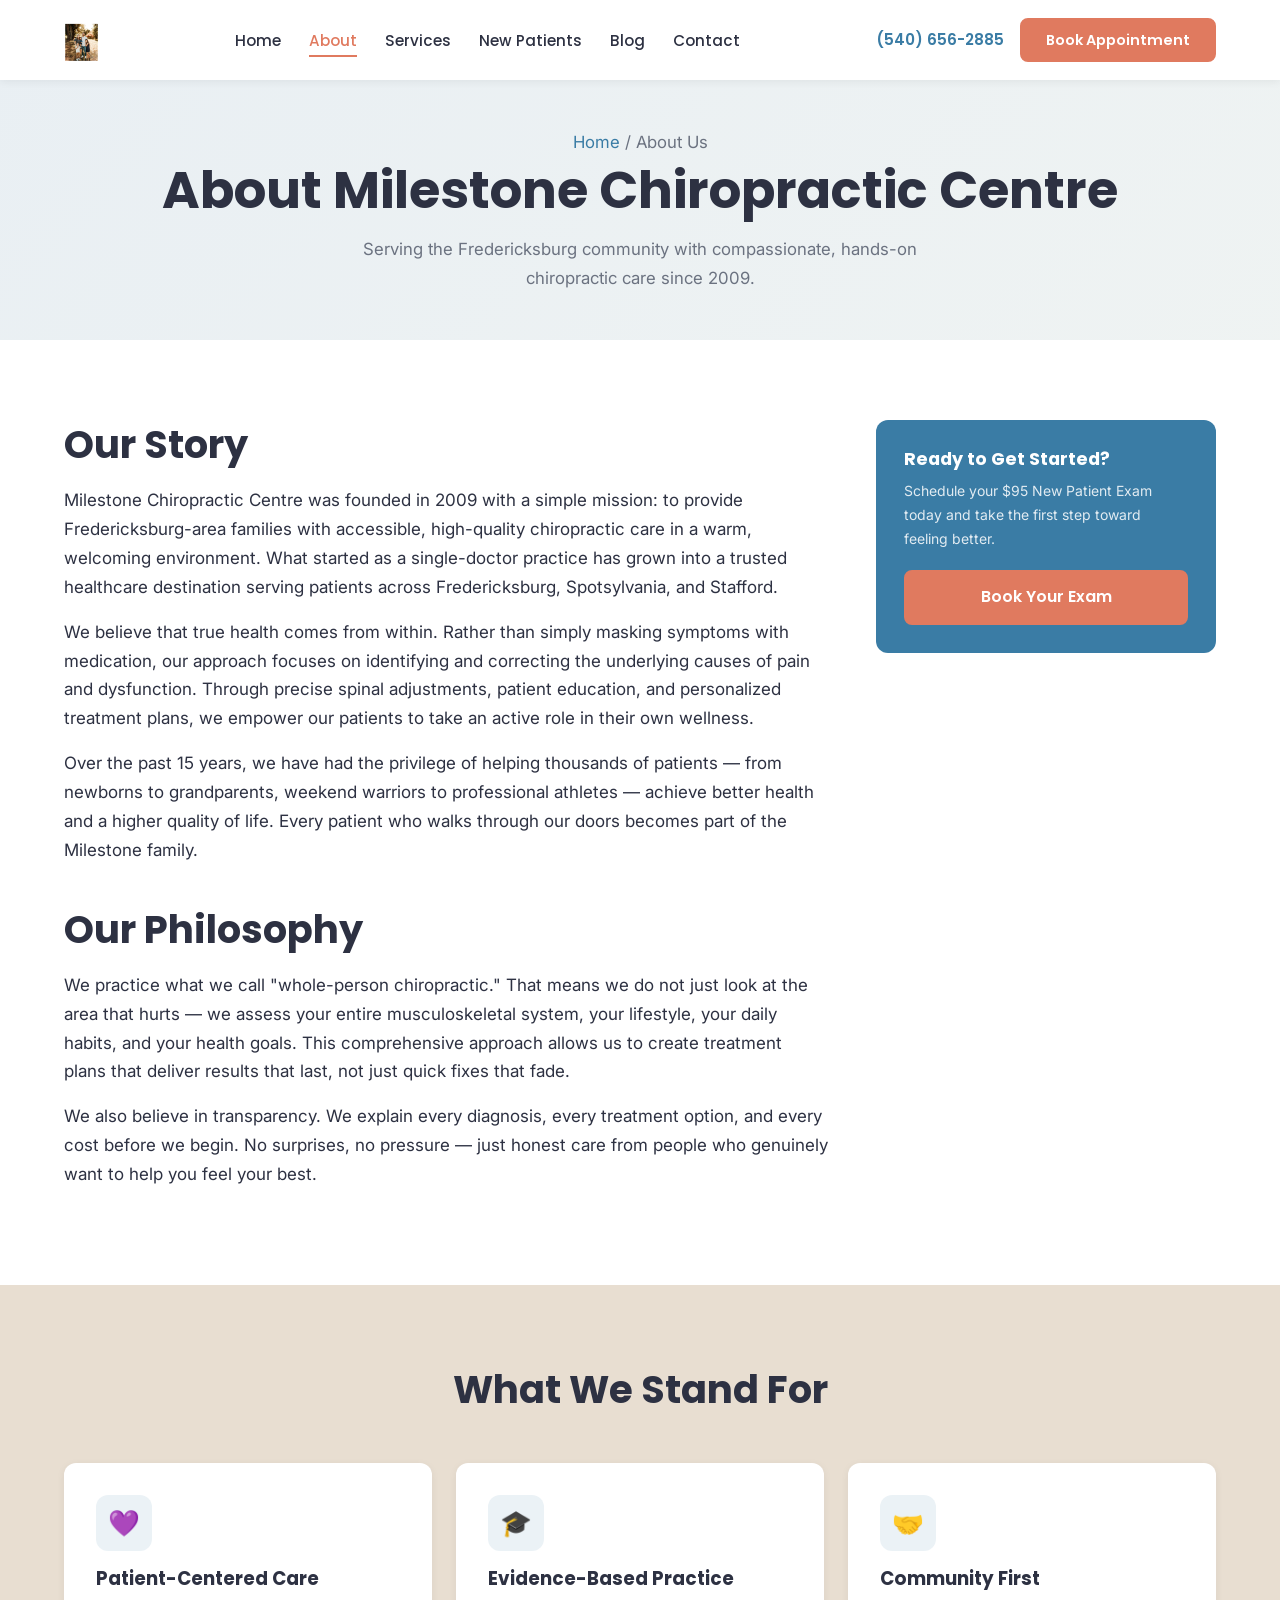
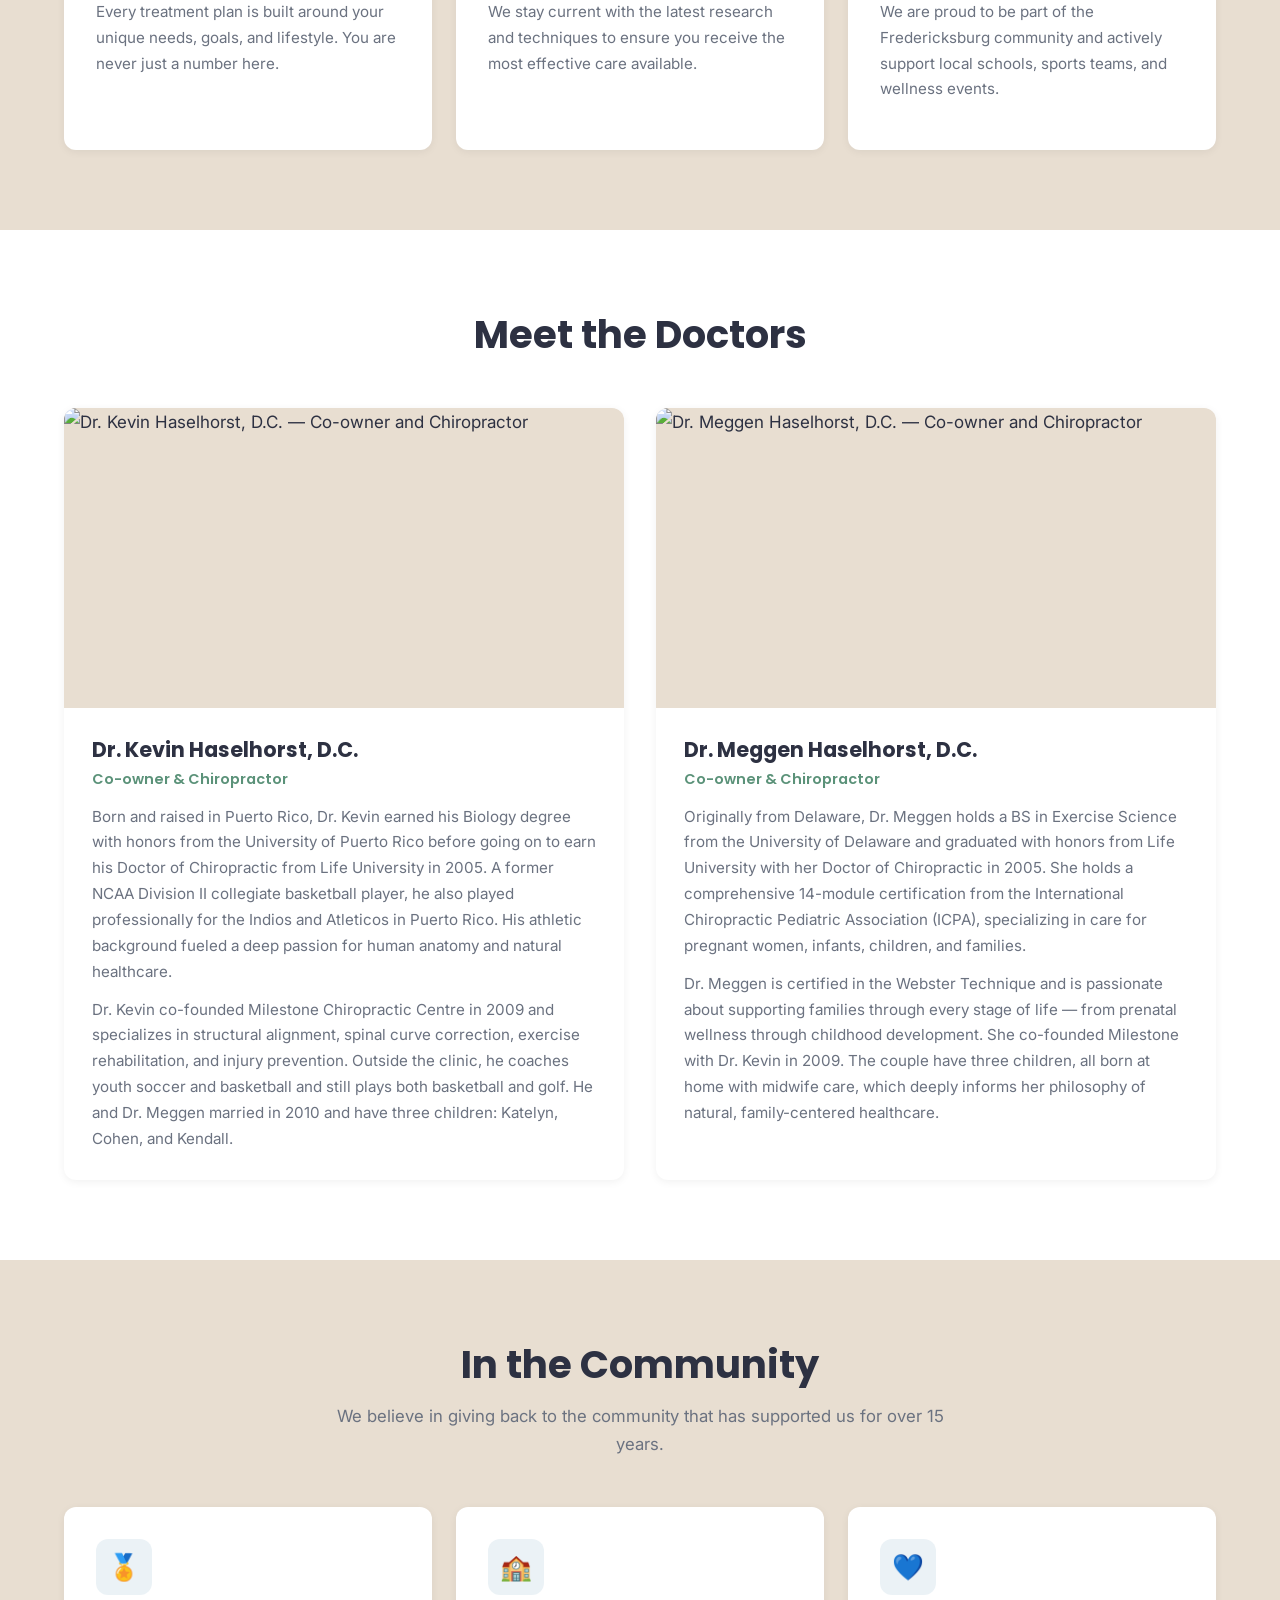
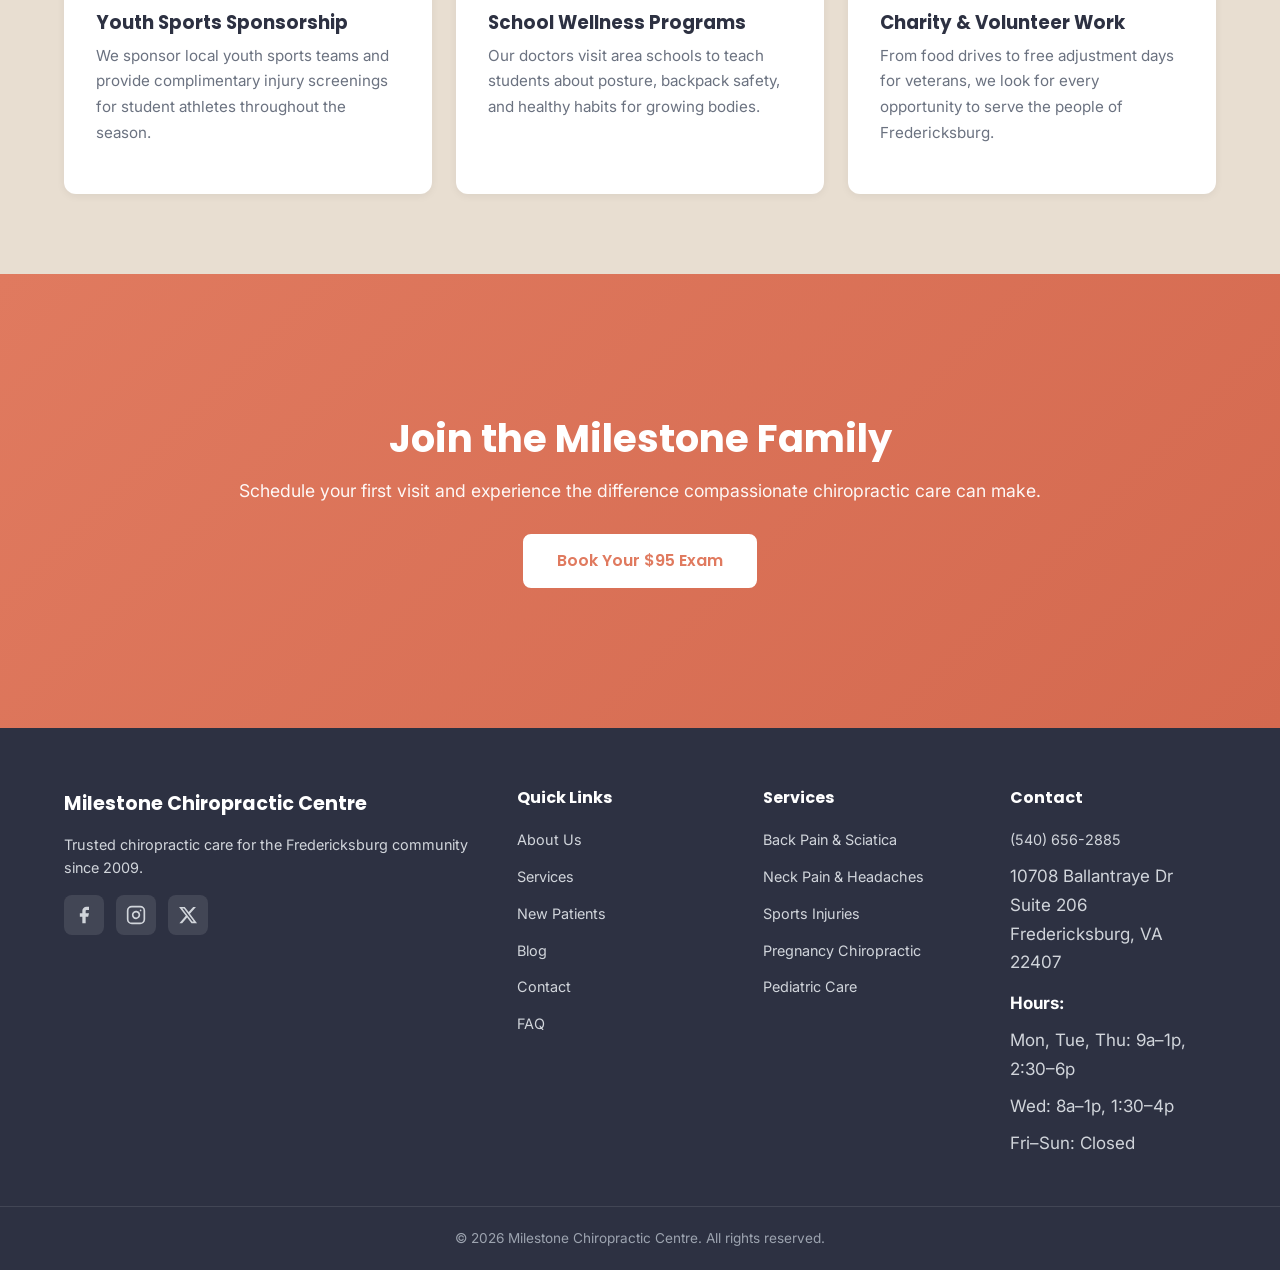
==== commit 52264320: "Fix doctors: replace placeholder names with real Haselhorst bios - Dr. Kevin Haselhorst, D.C. (Co-ow" ====
--- a/about.html
+++ b/about.html
@@ -106,21 +106,21 @@
         </div>
         <div class="doctors-grid">
           <div class="doctor-card">
-            <img src="https://placehold.co/600x400/C9D5E0/3A7CA5?text=Dr.+Sarah+Mitchell" alt="Dr. Sarah Mitchell, Doctor of Chiropractic" class="doctor-card__img">
+            <img src="https://img1.wsimg.com/isteam/ip/efc95983-9e68-4327-bbd4-daf05c4e4b82/a0fa47f5-5af7-400f-b499-e23f8a287dc1.jpg" alt="Dr. Kevin Haselhorst, D.C. — Co-owner and Chiropractor" class="doctor-card__img">
             <div class="doctor-card__body">
-              <h3 class="doctor-card__name">Dr. Sarah Mitchell, DC</h3>
-              <p class="doctor-card__title">Lead Chiropractor &amp; Clinic Director</p>
-              <p class="doctor-card__bio">Dr. Mitchell earned her Doctor of Chiropractic degree from Palmer College of Chiropractic and has been practicing since 2007. She founded Milestone Chiropractic Centre in 2009 with the vision of creating a practice where patients feel heard, respected, and empowered.</p>
-              <p class="doctor-card__bio" style="margin-top:12px;">Her clinical interests include spinal rehabilitation, sports injury recovery, and family wellness care. She is certified in Diversified Technique, Thompson Drop, and Activator Methods. Outside the clinic, Dr. Mitchell enjoys hiking the trails around Fredericksburg, coaching youth soccer, and spending time with her family.</p>
+              <h3 class="doctor-card__name">Dr. Kevin Haselhorst, D.C.</h3>
+              <p class="doctor-card__title">Co-owner &amp; Chiropractor</p>
+              <p class="doctor-card__bio">Born and raised in Puerto Rico, Dr. Kevin earned his Biology degree with honors from the University of Puerto Rico before going on to earn his Doctor of Chiropractic from Life University in 2005. A former NCAA Division II collegiate basketball player, he also played professionally for the Indios and Atleticos in Puerto Rico. His athletic background fueled a deep passion for human anatomy and natural healthcare.</p>
+              <p class="doctor-card__bio" style="margin-top:12px;">Dr. Kevin co-founded Milestone Chiropractic Centre in 2009 and specializes in structural alignment, spinal curve correction, exercise rehabilitation, and injury prevention. Outside the clinic, he coaches youth soccer and basketball and still plays both basketball and golf. He and Dr. Meggen married in 2010 and have three children: Katelyn, Cohen, and Kendall.</p>
             </div>
           </div>
           <div class="doctor-card">
-            <img src="https://placehold.co/600x400/D5E0C9/5B9279?text=Dr.+Meggen+Hayes" alt="Dr. Meggen Hayes, Doctor of Chiropractic" class="doctor-card__img">
+            <img src="https://img1.wsimg.com/isteam/ip/efc95983-9e68-4327-bbd4-daf05c4e4b82/meggen-65.jpg" alt="Dr. Meggen Haselhorst, D.C. — Co-owner and Chiropractor" class="doctor-card__img">
             <div class="doctor-card__body">
-              <h3 class="doctor-card__name">Dr. Meggen Hayes, DC</h3>
-              <p class="doctor-card__title">Chiropractor &mdash; By Appointment</p>
-              <p class="doctor-card__bio">Dr. Hayes joined Milestone Chiropractic Centre to expand the practice's prenatal and pediatric care offerings. She graduated from Life University and holds advanced certifications in the Webster Technique and pediatric chiropractic through the ICPA.</p>
-              <p class="doctor-card__bio" style="margin-top:12px;">Her gentle, nurturing approach makes her a favorite among expecting mothers and young families. Dr. Hayes sees patients by appointment and works closely with local OB-GYNs and midwives to provide coordinated care during pregnancy and postpartum recovery.</p>
+              <h3 class="doctor-card__name">Dr. Meggen Haselhorst, D.C.</h3>
+              <p class="doctor-card__title">Co-owner &amp; Chiropractor</p>
+              <p class="doctor-card__bio">Originally from Delaware, Dr. Meggen holds a BS in Exercise Science from the University of Delaware and graduated with honors from Life University with her Doctor of Chiropractic in 2005. She holds a comprehensive 14-module certification from the International Chiropractic Pediatric Association (ICPA), specializing in care for pregnant women, infants, children, and families.</p>
+              <p class="doctor-card__bio" style="margin-top:12px;">Dr. Meggen is certified in the Webster Technique and is passionate about supporting families through every stage of life — from prenatal wellness through childhood development. She co-founded Milestone with Dr. Kevin in 2009. The couple have three children, all born at home with midwife care, which deeply informs her philosophy of natural, family-centered healthcare.</p>
             </div>
           </div>
         </div>
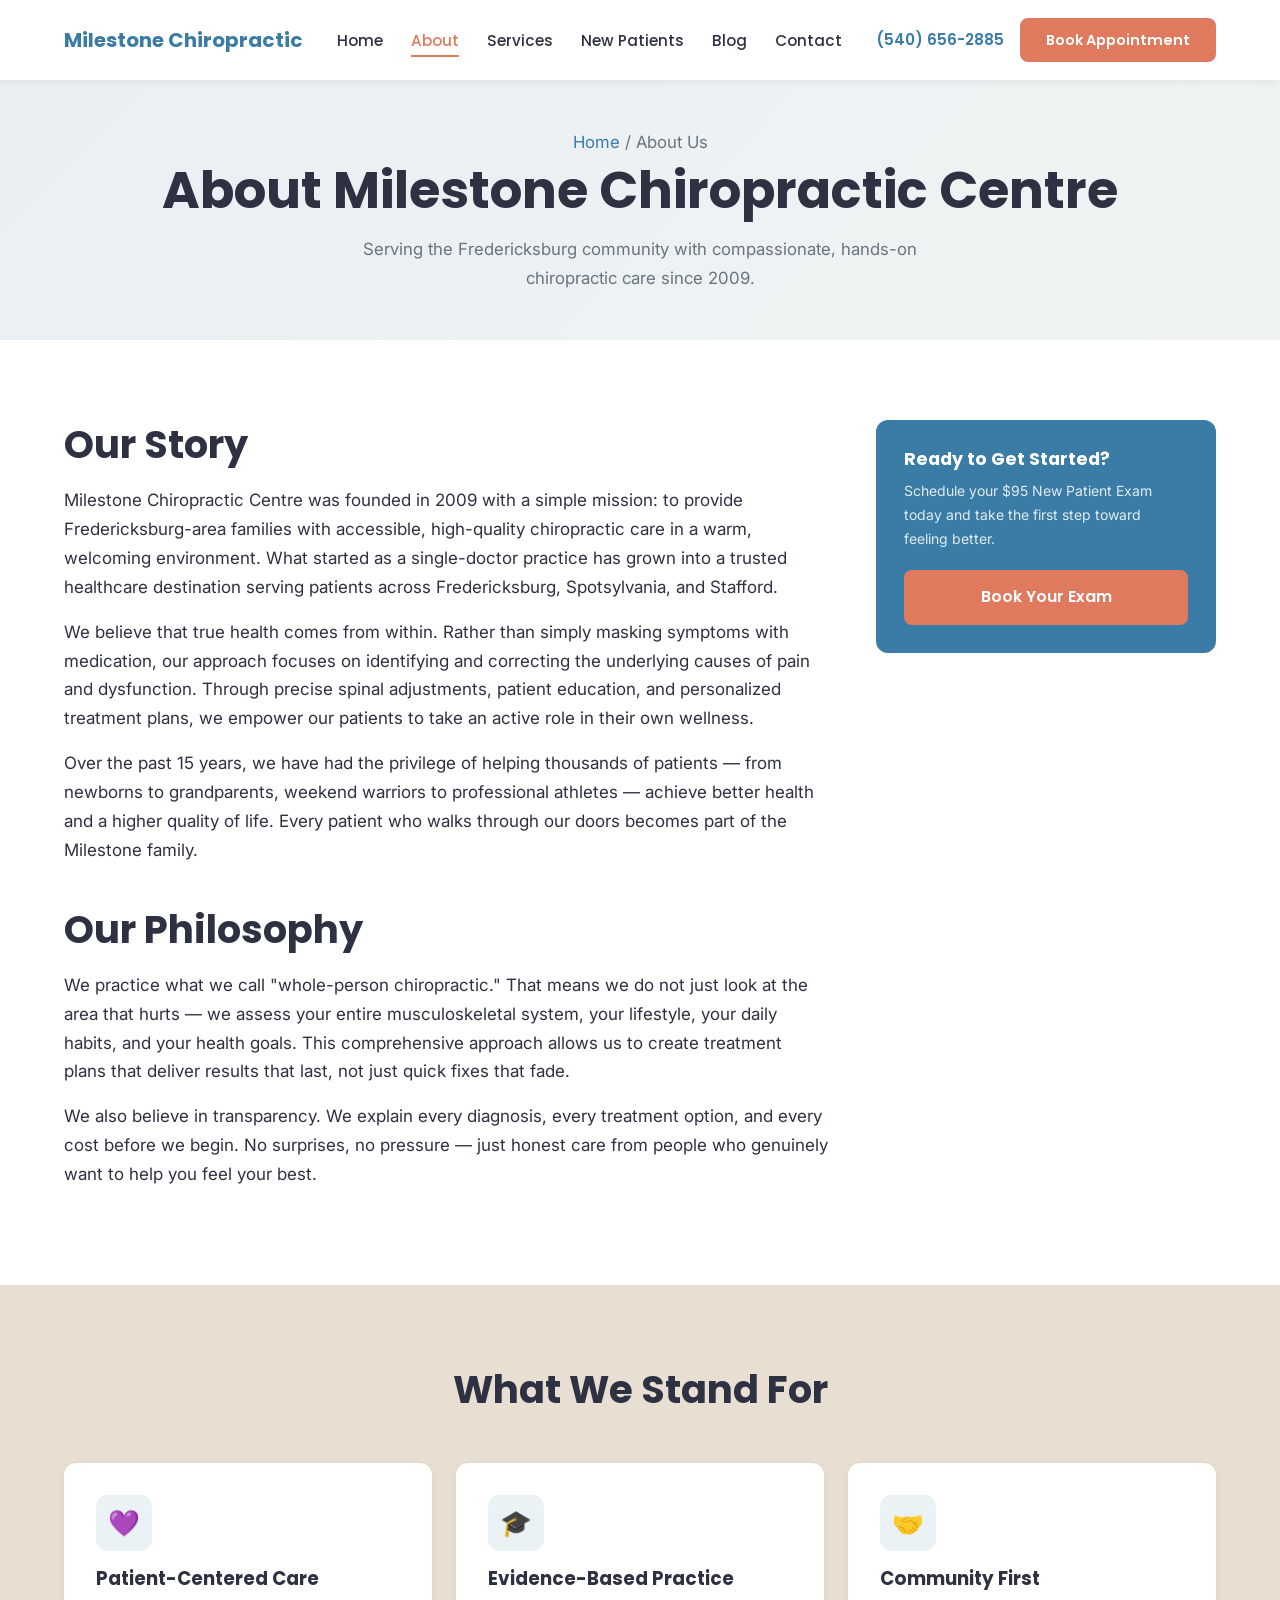
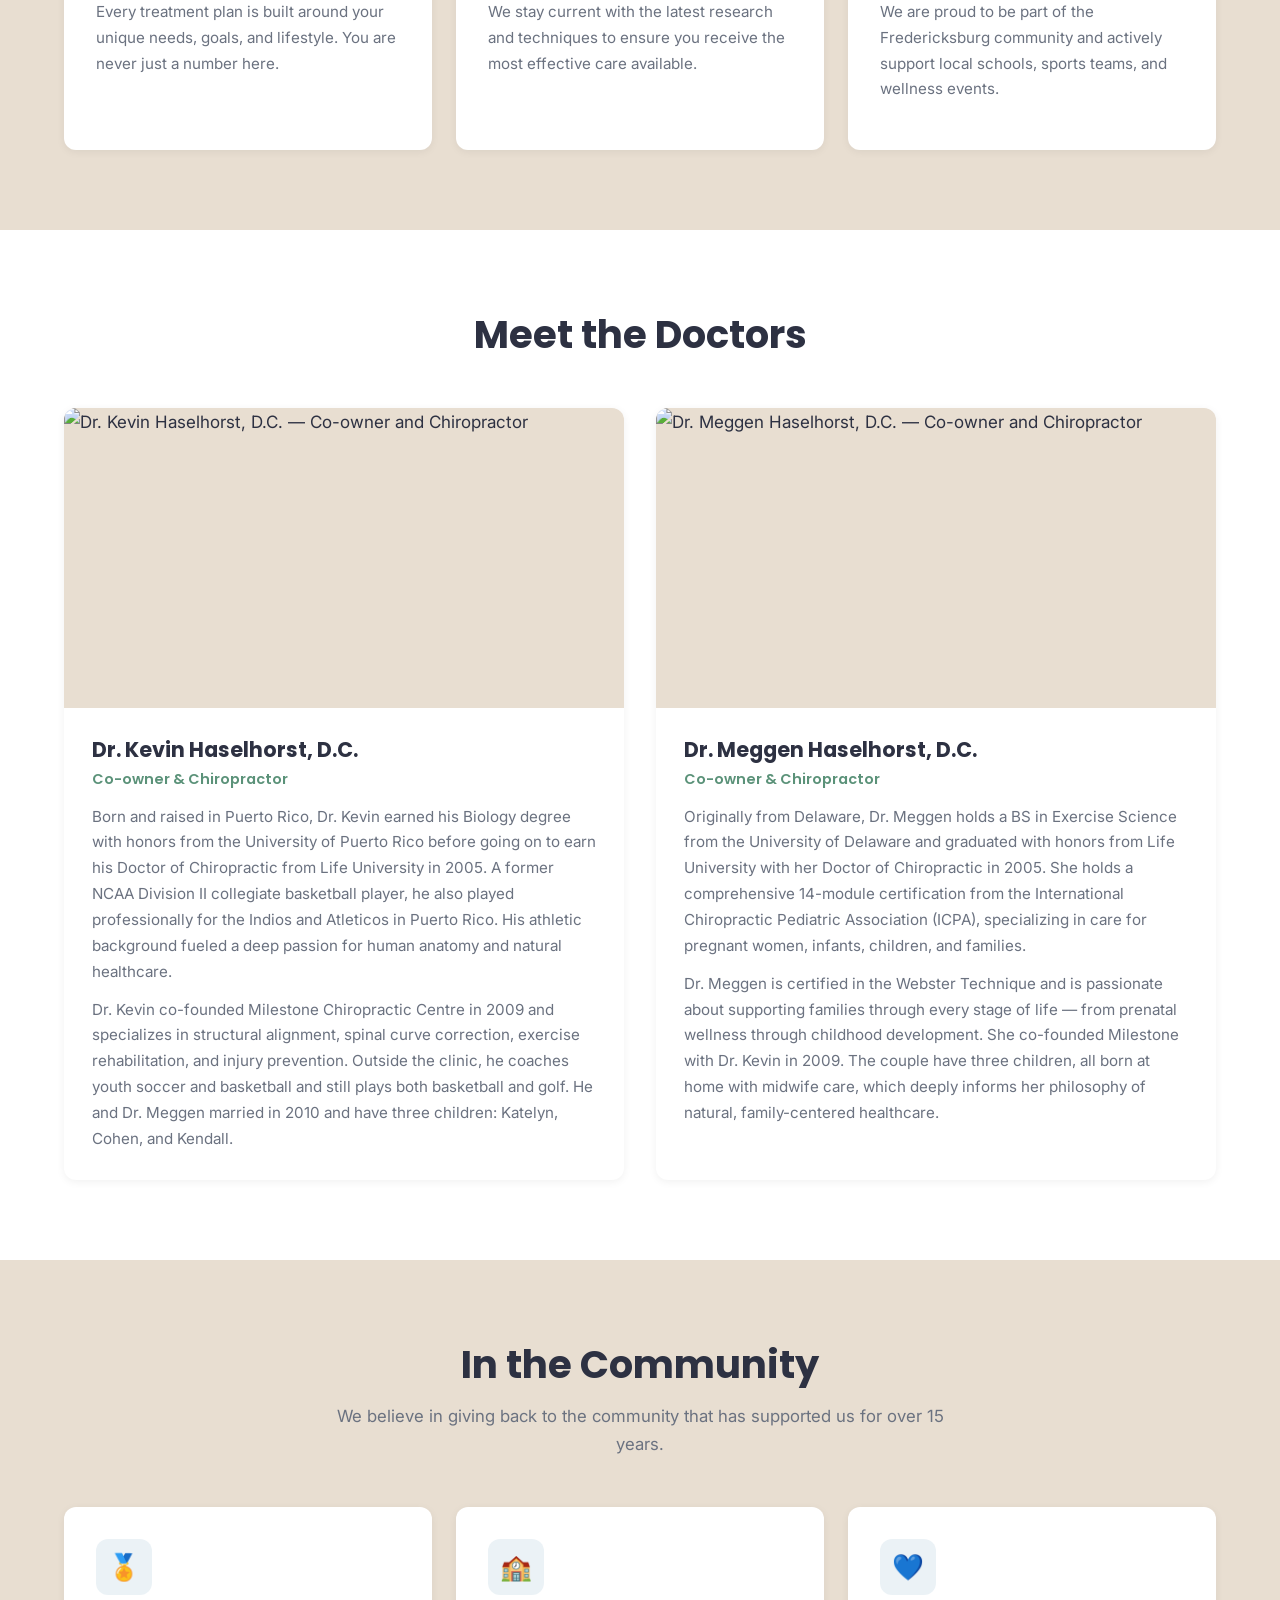
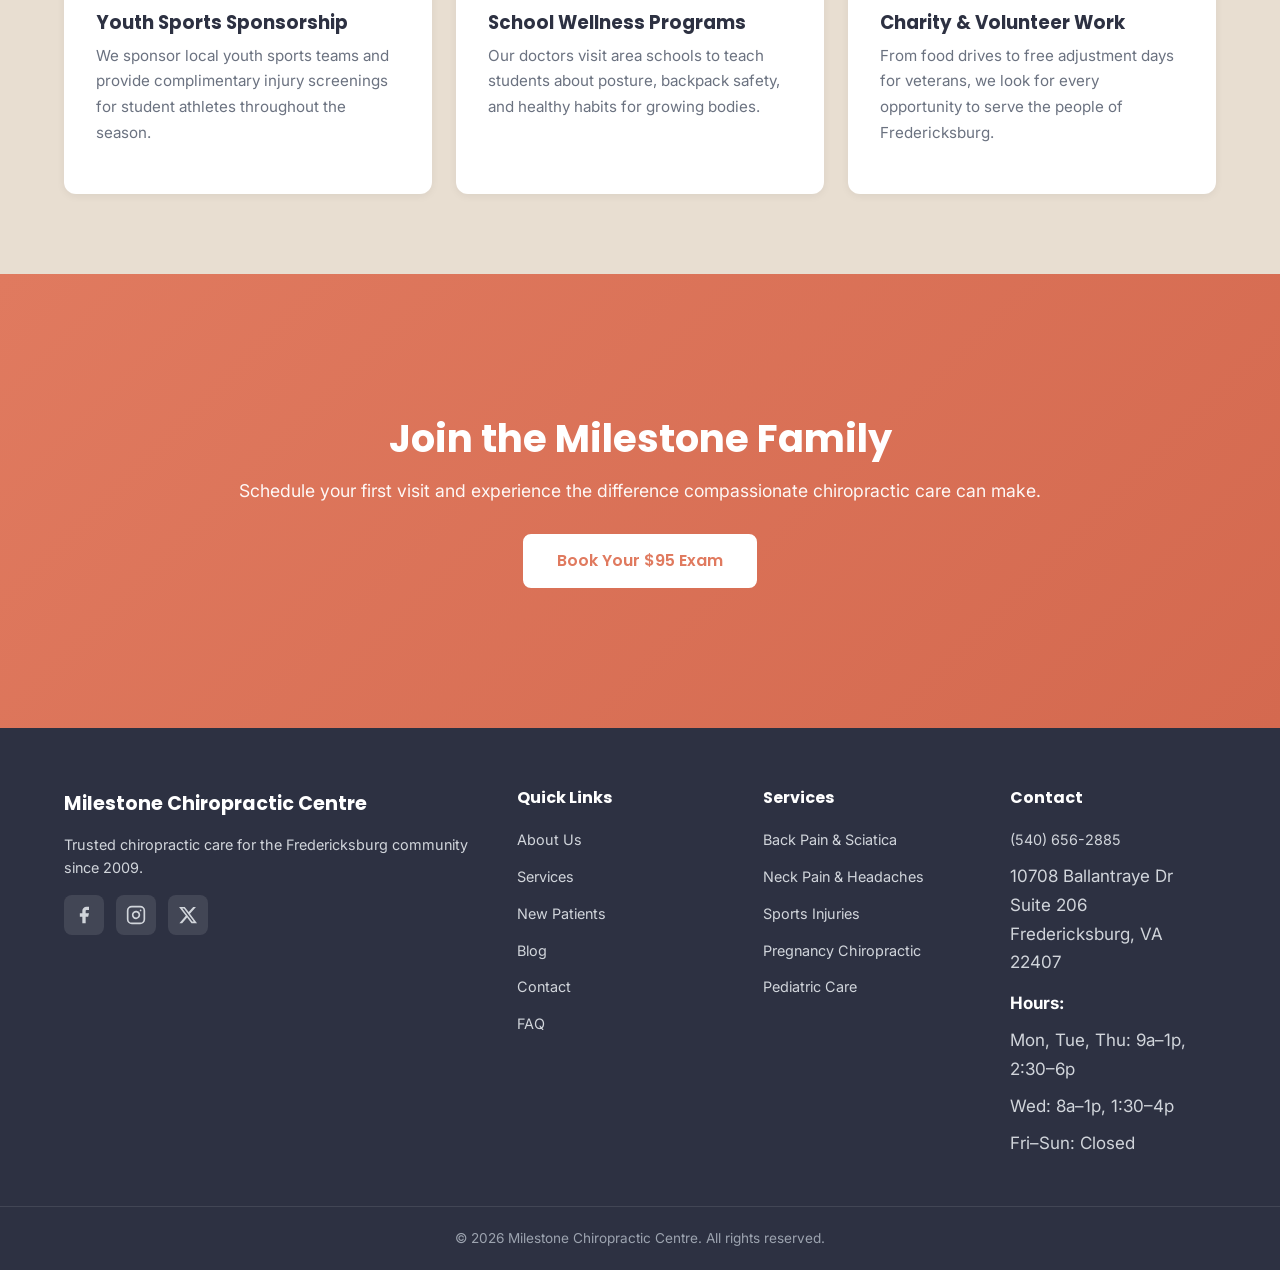
==== commit 99b20ef1: "Fix nav image, steps, reviews, and map 1. Remove logo image from all nav bars — replaced with text l" ====
--- a/about.html
+++ b/about.html
@@ -18,7 +18,7 @@
   <header class="header">
     <div class="container header__inner">
       <a href="index.html" class="header__logo" aria-label="Milestone Chiropractic Centre - Home">
-        <img src="images/logo.png" alt="Milestone Chiropractic Centre" style="height:52px;width:auto;">
+        Milestone Chiropractic
       </a>
       <nav class="nav" aria-label="Main navigation">
         <ul class="nav__list">
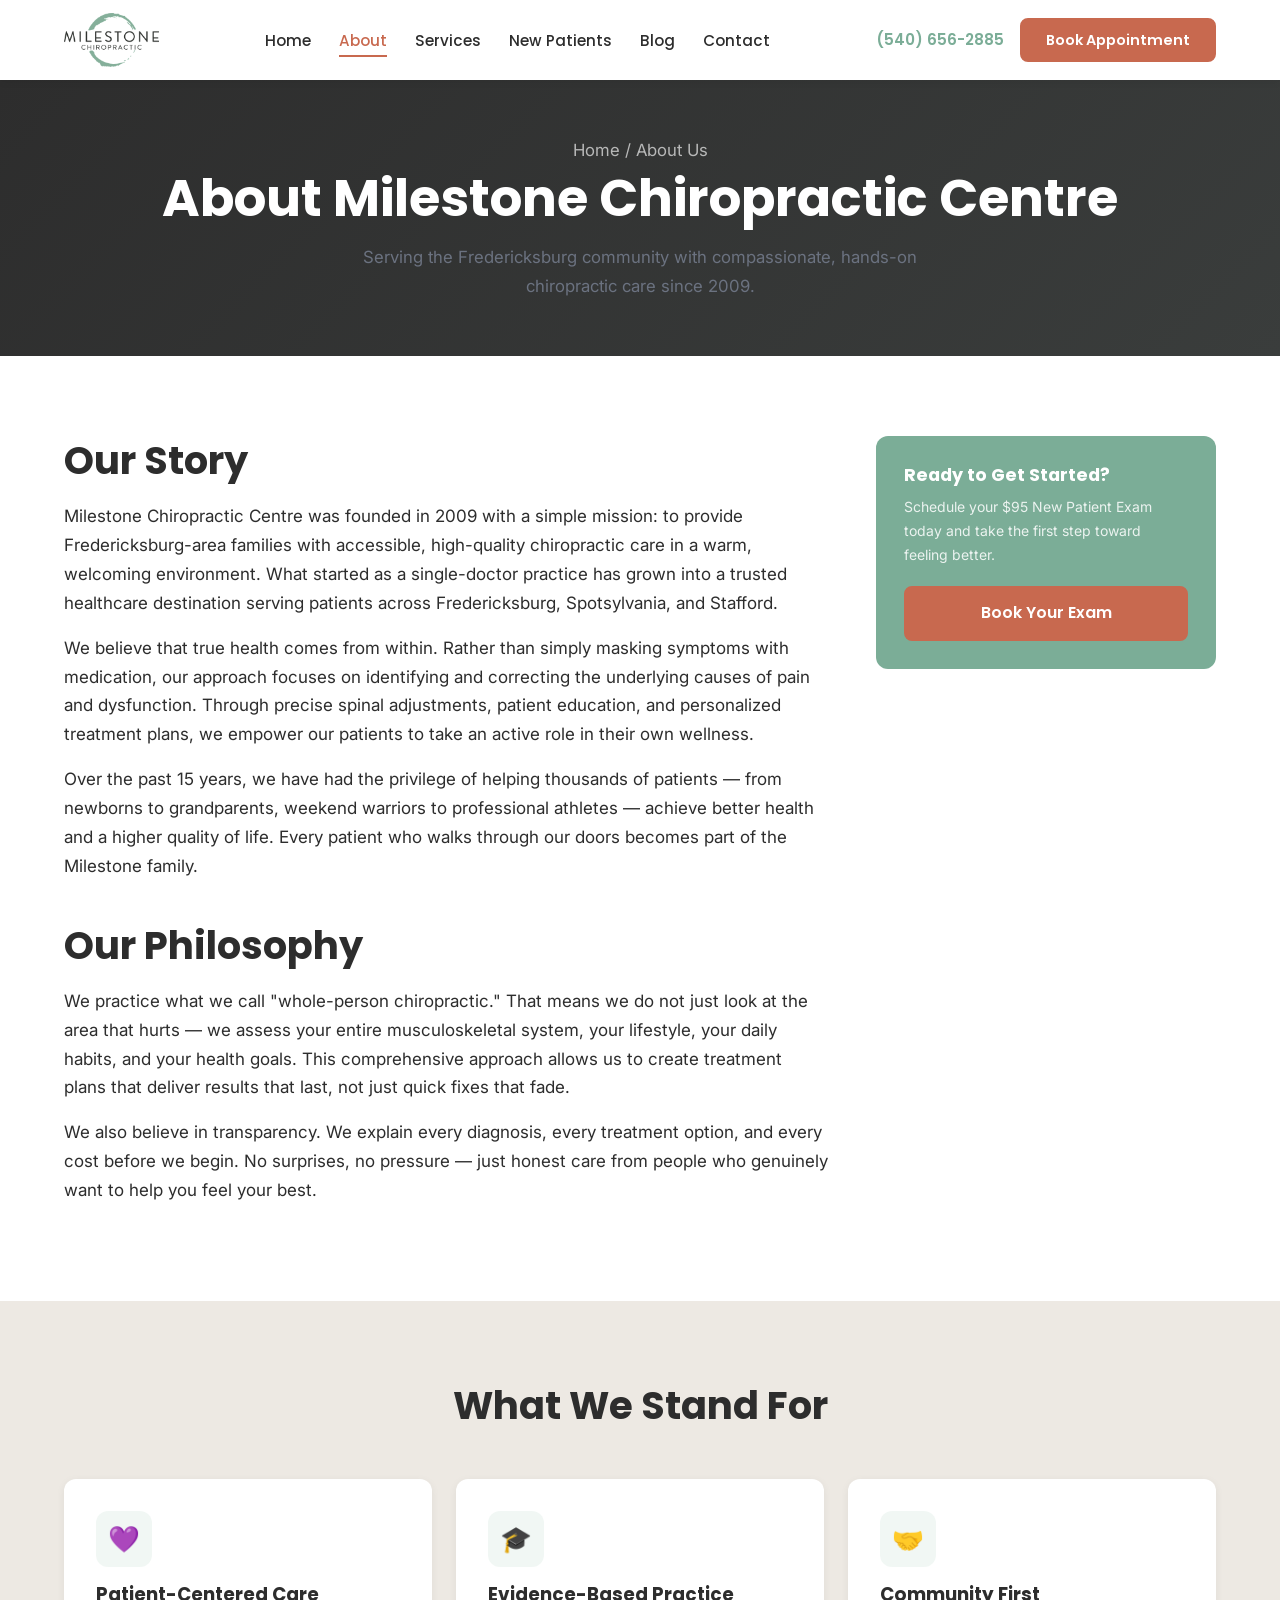
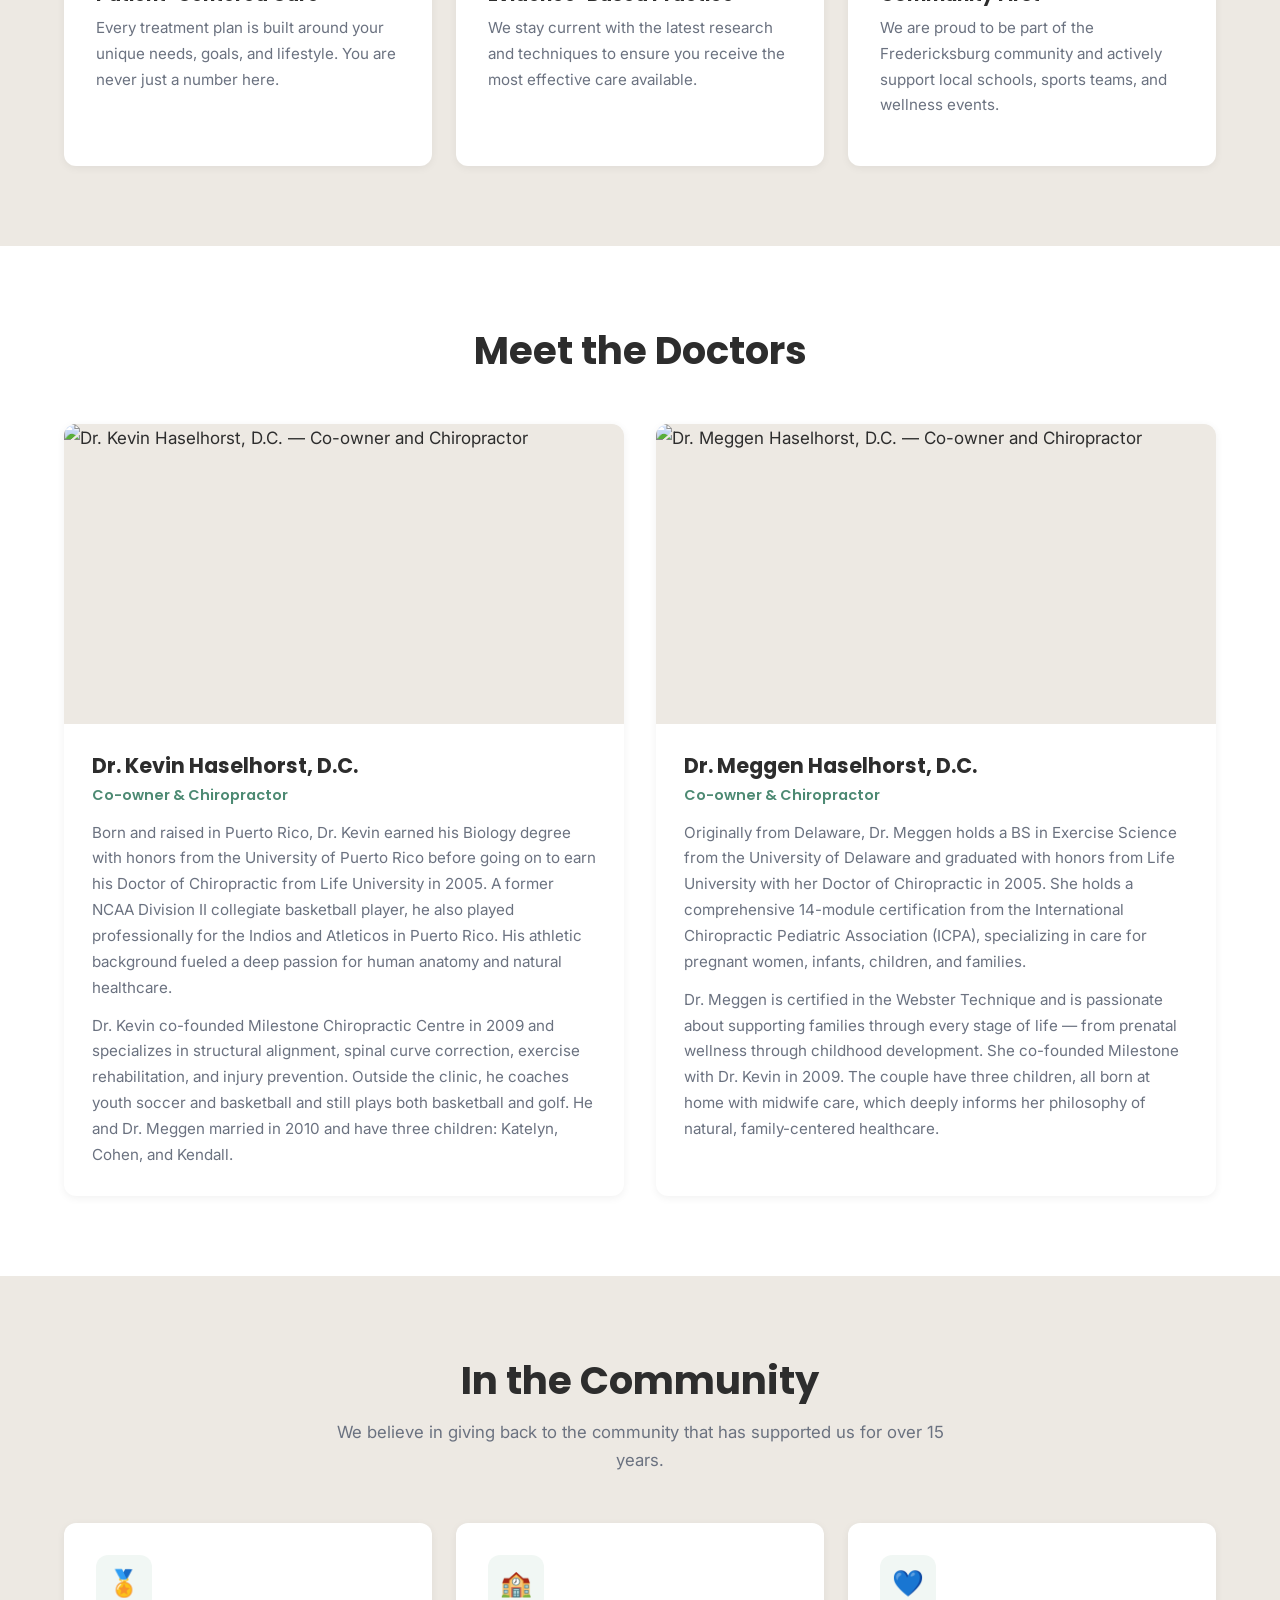
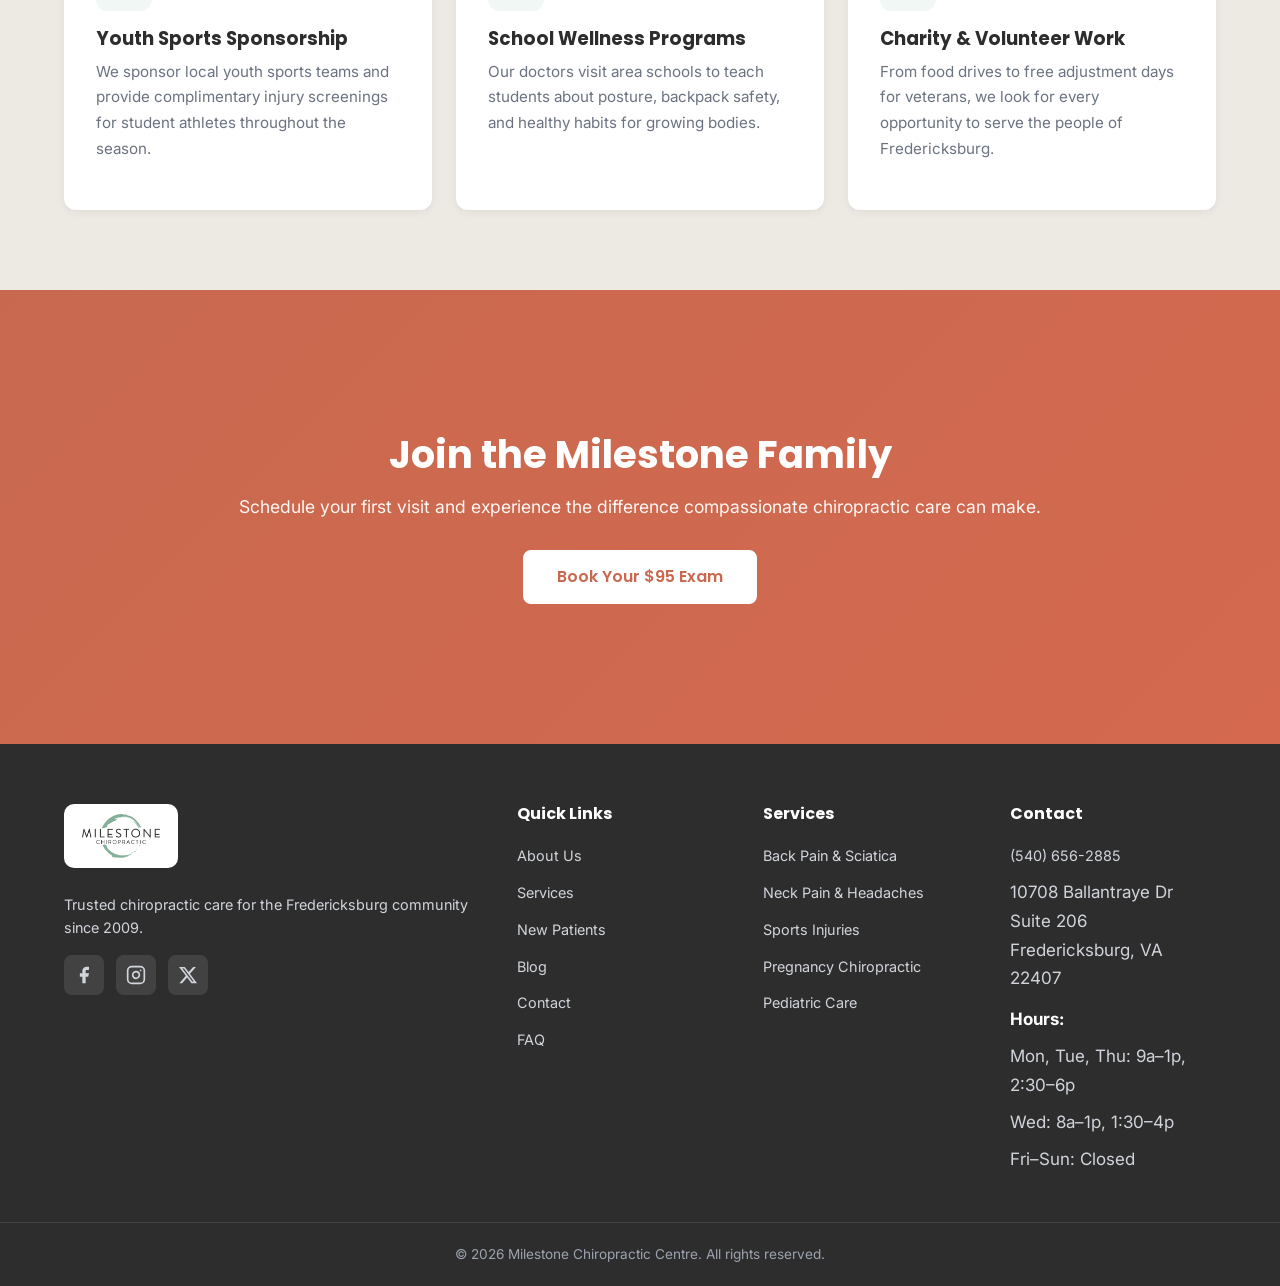
==== commit caa53f81: "Rebrand: replace blue palette with sage/charcoal from official logo - Added images/logo-stacked.png " ====
--- a/about.html
+++ b/about.html
@@ -18,7 +18,7 @@
   <header class="header">
     <div class="container header__inner">
       <a href="index.html" class="header__logo" aria-label="Milestone Chiropractic Centre - Home">
-        Milestone Chiropractic
+        <img src="images/logo-stacked.png" alt="Milestone Chiropractic Centre" class="header__logo-img">
       </a>
       <nav class="nav" aria-label="Main navigation">
         <ul class="nav__list">
@@ -170,7 +170,9 @@
     <div class="container">
       <div class="footer__grid">
         <div>
-          <p class="footer__brand">Milestone Chiropractic Centre</p>
+          <div class="footer__logo-wrap">
+          <img src="images/logo-stacked.png" alt="Milestone Chiropractic Centre" class="footer__logo-img">
+        </div>
           <p class="footer__desc">Trusted chiropractic care for the Fredericksburg community since 2009.</p>
           <div class="footer__social">
             <a href="#" aria-label="Facebook"><svg width="20" height="20" viewBox="0 0 24 24" fill="currentColor"><path d="M18 2h-3a5 5 0 00-5 5v3H7v4h3v8h4v-8h3l1-4h-4V7a1 1 0 011-1h3z"/></svg></a>
--- a/css/styles.css
+++ b/css/styles.css
@@ -4,14 +4,22 @@
 
 /* --- CSS Custom Properties --- */
 :root {
-  --bg-primary: #F8F9FA;
-  --blue-primary: #3A7CA5;
-  --green-accent: #5B9279;
-  --warm-neutral: #E8DED1;
-  --text-dark: #2D3142;
-  --cta-coral: #E07A5F;
-  --cta-coral-hover: #c9674e;
+  /* Brand palette — derived from official Milestone Chiropractic logo */
+  --sage: #7BAD97;               /* primary brand green — logo enso color */
+  --sage-dark: #4D8A73;          /* deeper sage — hover states, accents */
+  --sage-light: #EEF5F1;         /* very light sage — section tints */
+  --charcoal: #2D2D2D;           /* logo typography charcoal */
+  --warm-neutral: #EDE9E3;       /* warm cream — alternating sections */
+  --bg-primary: #F7F5F2;         /* warm off-white page background */
+  --cta-coral: #C8694F;          /* terracotta CTA — complements sage */
+  --cta-coral-hover: #B05940;
   --white: #FFFFFF;
+
+  /* Legacy aliases — keep so existing inline HTML styles still resolve */
+  --blue-primary: var(--sage);
+  --green-accent: var(--sage-dark);
+  --text-dark: var(--charcoal);
+
   --shadow-sm: 0 2px 8px rgba(0, 0, 0, 0.06);
   --shadow-md: 0 4px 16px rgba(0, 0, 0, 0.08);
   --shadow-lg: 0 8px 32px rgba(0, 0, 0, 0.10);
@@ -220,19 +228,21 @@
 }
 
 .header__logo {
-  font-family: 'Poppins', sans-serif;
-  font-weight: 700;
-  font-size: 1.25rem;
-  color: var(--blue-primary);
   text-decoration: none;
   display: flex;
   align-items: center;
-  gap: 8px;
   flex-shrink: 0;
+  line-height: 1;
 }
 
 .header__logo:hover {
-  color: var(--blue-primary);
+  opacity: 0.88;
+}
+
+.header__logo-img {
+  height: 54px;
+  width: auto;
+  display: block;
 }
 
 .header__logo svg {
@@ -335,7 +345,7 @@
 .hero {
   position: relative;
   padding: 100px 0 80px;
-  background: linear-gradient(135deg, rgba(58, 124, 165, 0.08) 0%, rgba(91, 146, 121, 0.06) 100%);
+  background: linear-gradient(150deg, var(--sage-light) 0%, var(--warm-neutral) 60%, var(--bg-primary) 100%);
   overflow: hidden;
   min-height: 520px;
   display: flex;
@@ -363,7 +373,7 @@
 
 .hero__badge {
   display: inline-block;
-  background: rgba(58, 124, 165, 0.12);
+  background: rgba(123, 173, 151, 0.12);
   color: var(--blue-primary);
   padding: 6px 16px;
   border-radius: 20px;
@@ -435,7 +445,7 @@
 .card__icon {
   width: 56px;
   height: 56px;
-  background: rgba(58, 124, 165, 0.1);
+  background: rgba(123, 173, 151, 0.10);
   border-radius: 12px;
   display: flex;
   align-items: center;
@@ -748,7 +758,7 @@
 .form-group select:focus {
   border-color: var(--blue-primary);
   outline: none;
-  box-shadow: 0 0 0 3px rgba(58, 124, 165, 0.15);
+  box-shadow: 0 0 0 3px rgba(123, 173, 151, 0.15);
 }
 
 .form-group textarea {
@@ -828,9 +838,14 @@
 
 /* --- Page Hero (interior pages) --- */
 .page-hero {
-  background: linear-gradient(135deg, rgba(58, 124, 165, 0.08) 0%, rgba(91, 146, 121, 0.06) 100%);
-  padding: 48px 0;
+  background: linear-gradient(135deg, var(--charcoal) 0%, #3a3d3c 100%);
+  padding: 56px 0;
   text-align: center;
+}
+
+.page-hero h1,
+.page-hero p {
+  color: var(--white);
 }
 
 .page-hero h1 {
@@ -1395,3 +1410,54 @@
     padding: 8px 0;
   }
 }
+
+/* ============================================================
+   Logo Placement
+   ============================================================ */
+
+/* Header logo image */
+.header__logo-img {
+  height: 54px;
+  width: auto;
+  display: block;
+}
+
+/* Footer logo — sits on a white card so the color logo reads on dark bg */
+.footer__logo-wrap {
+  display: inline-block;
+  background: var(--white);
+  border-radius: 10px;
+  padding: 10px 18px;
+  margin-bottom: 16px;
+}
+
+.footer__logo-img {
+  height: 44px;
+  width: auto;
+  display: block;
+}
+
+/* Page-hero section label on dark background */
+.page-hero .section-label {
+  color: rgba(255, 255, 255, 0.70);
+}
+
+/* Breadcrumb on dark page-hero */
+.page-hero .breadcrumb,
+.page-hero .breadcrumb a {
+  color: rgba(255, 255, 255, 0.65);
+}
+
+/* Hero badge updated for sage palette */
+.hero__badge {
+  background: rgba(123, 173, 151, 0.14);
+  color: var(--sage-dark);
+}
+
+/* Section subtitle */
+.section-subtitle {
+  font-size: 1.05rem;
+  color: #6b7280;
+  max-width: 640px;
+  margin: 0.5rem auto 0;
+}
